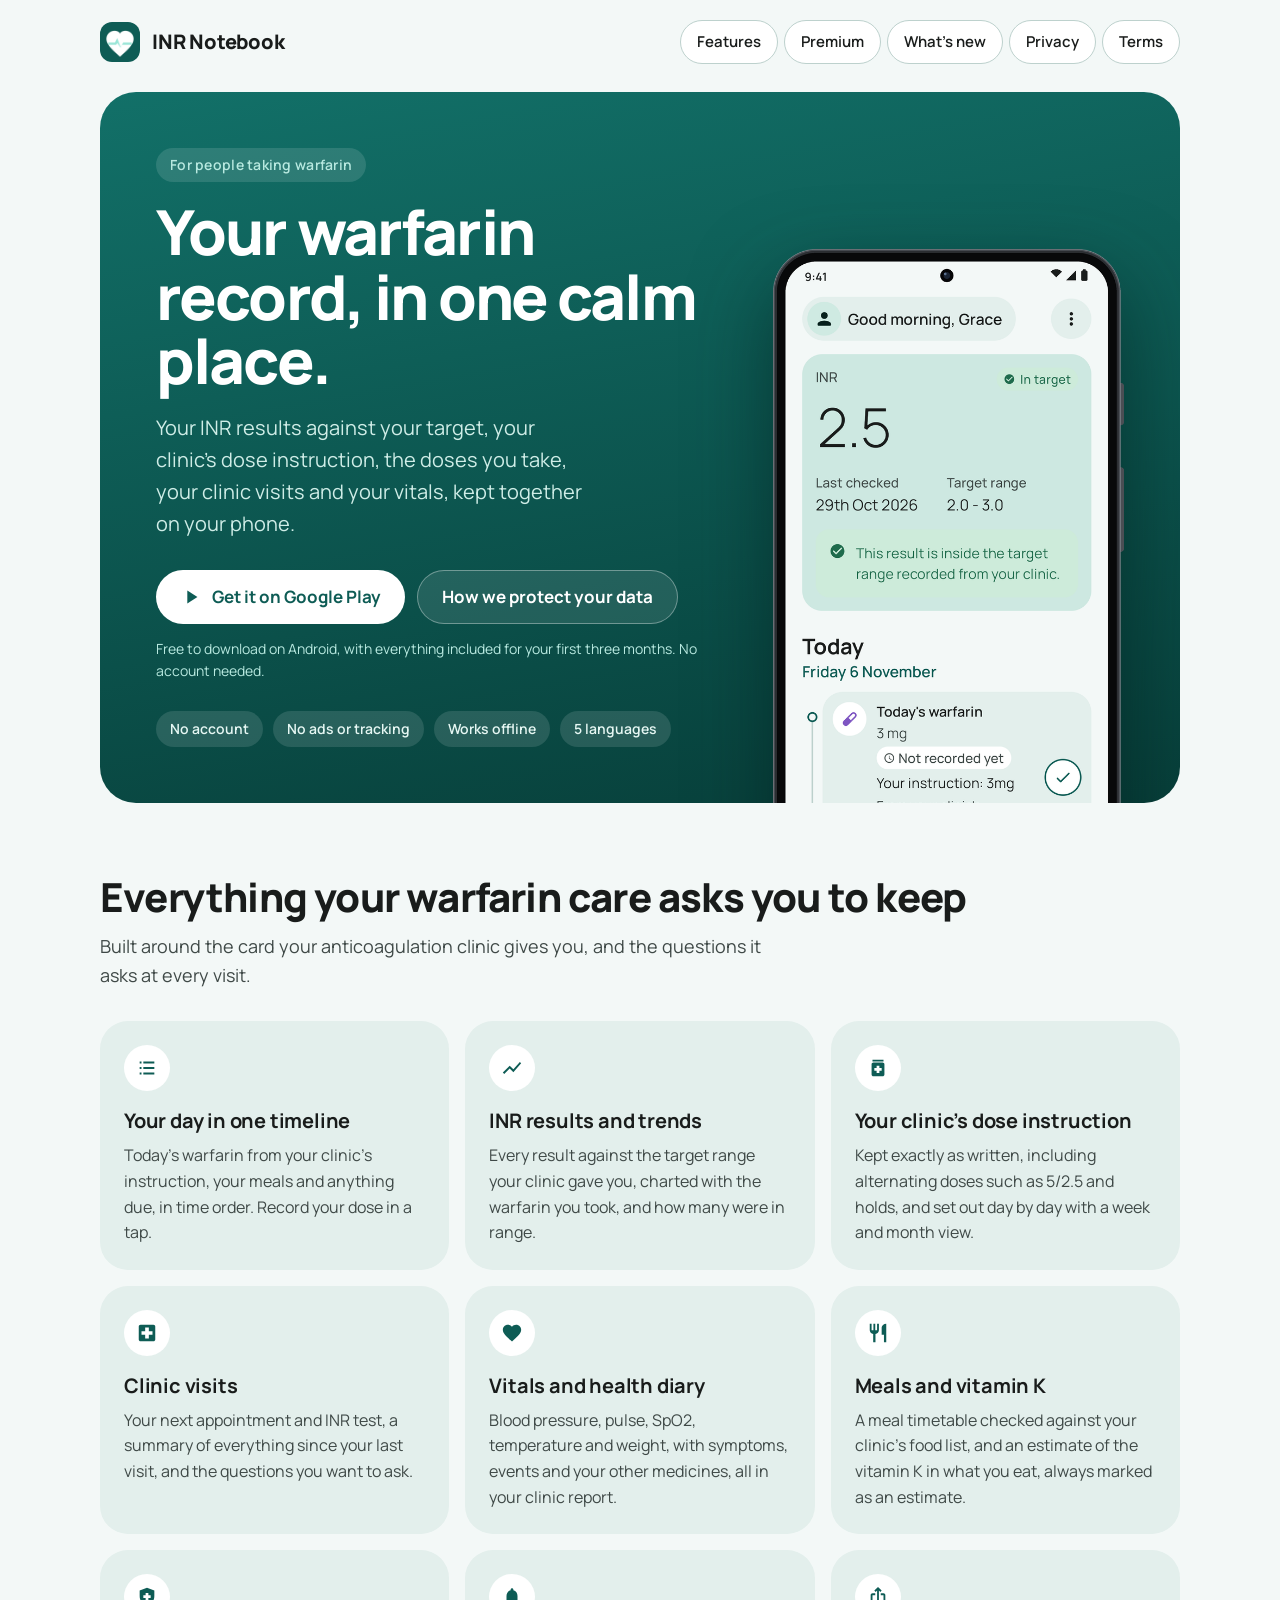
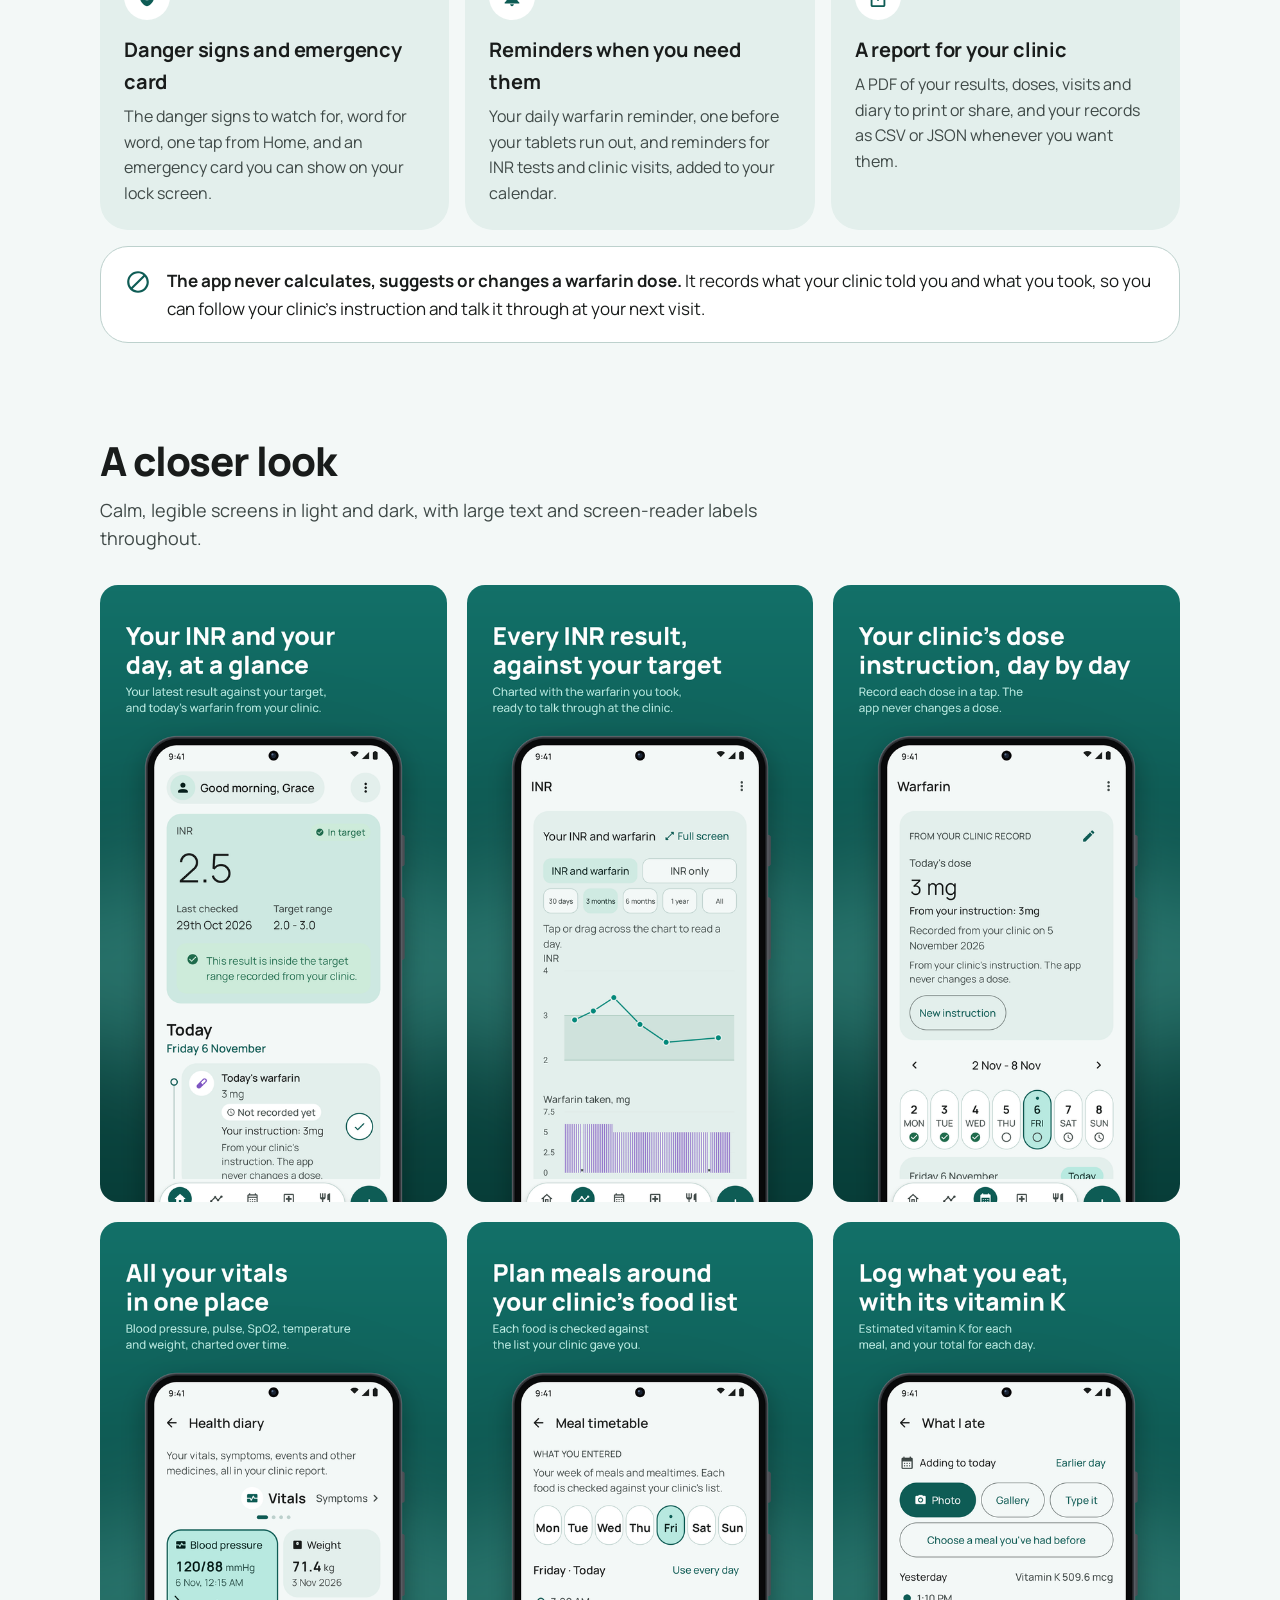
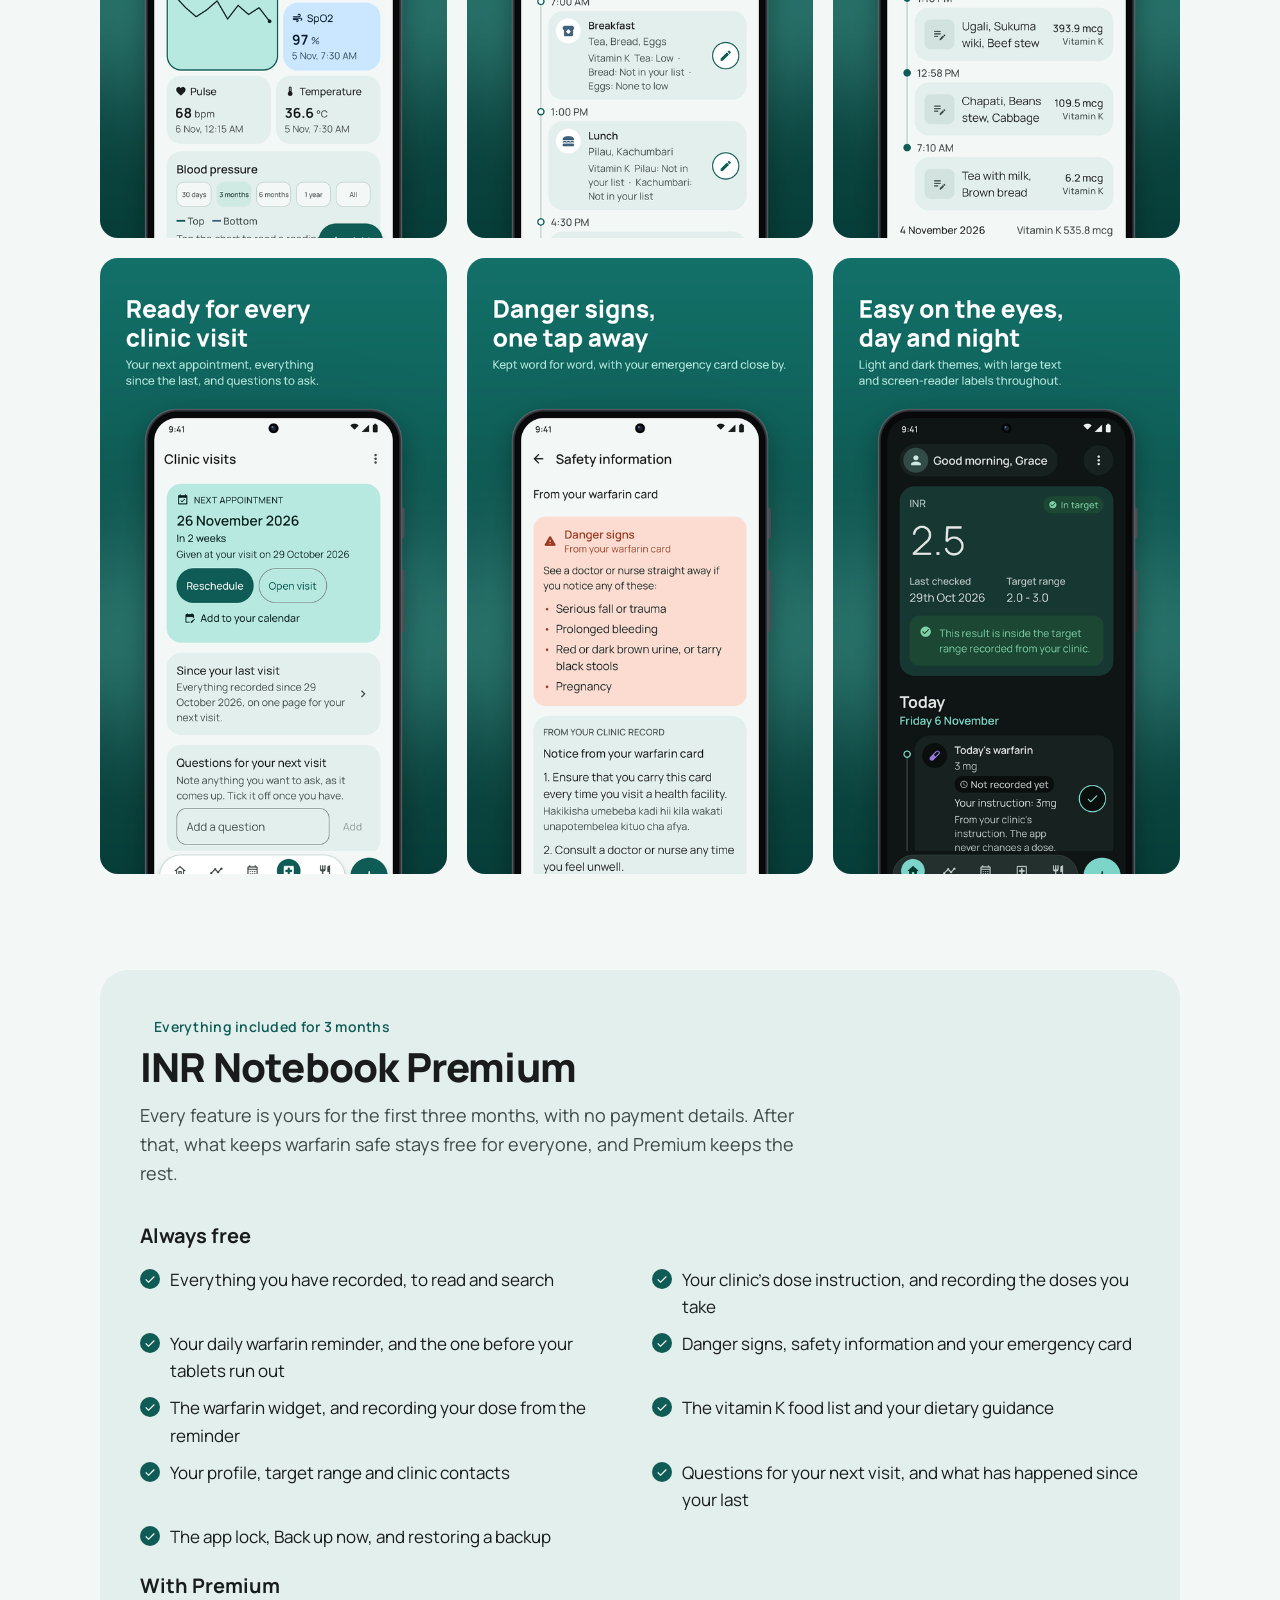
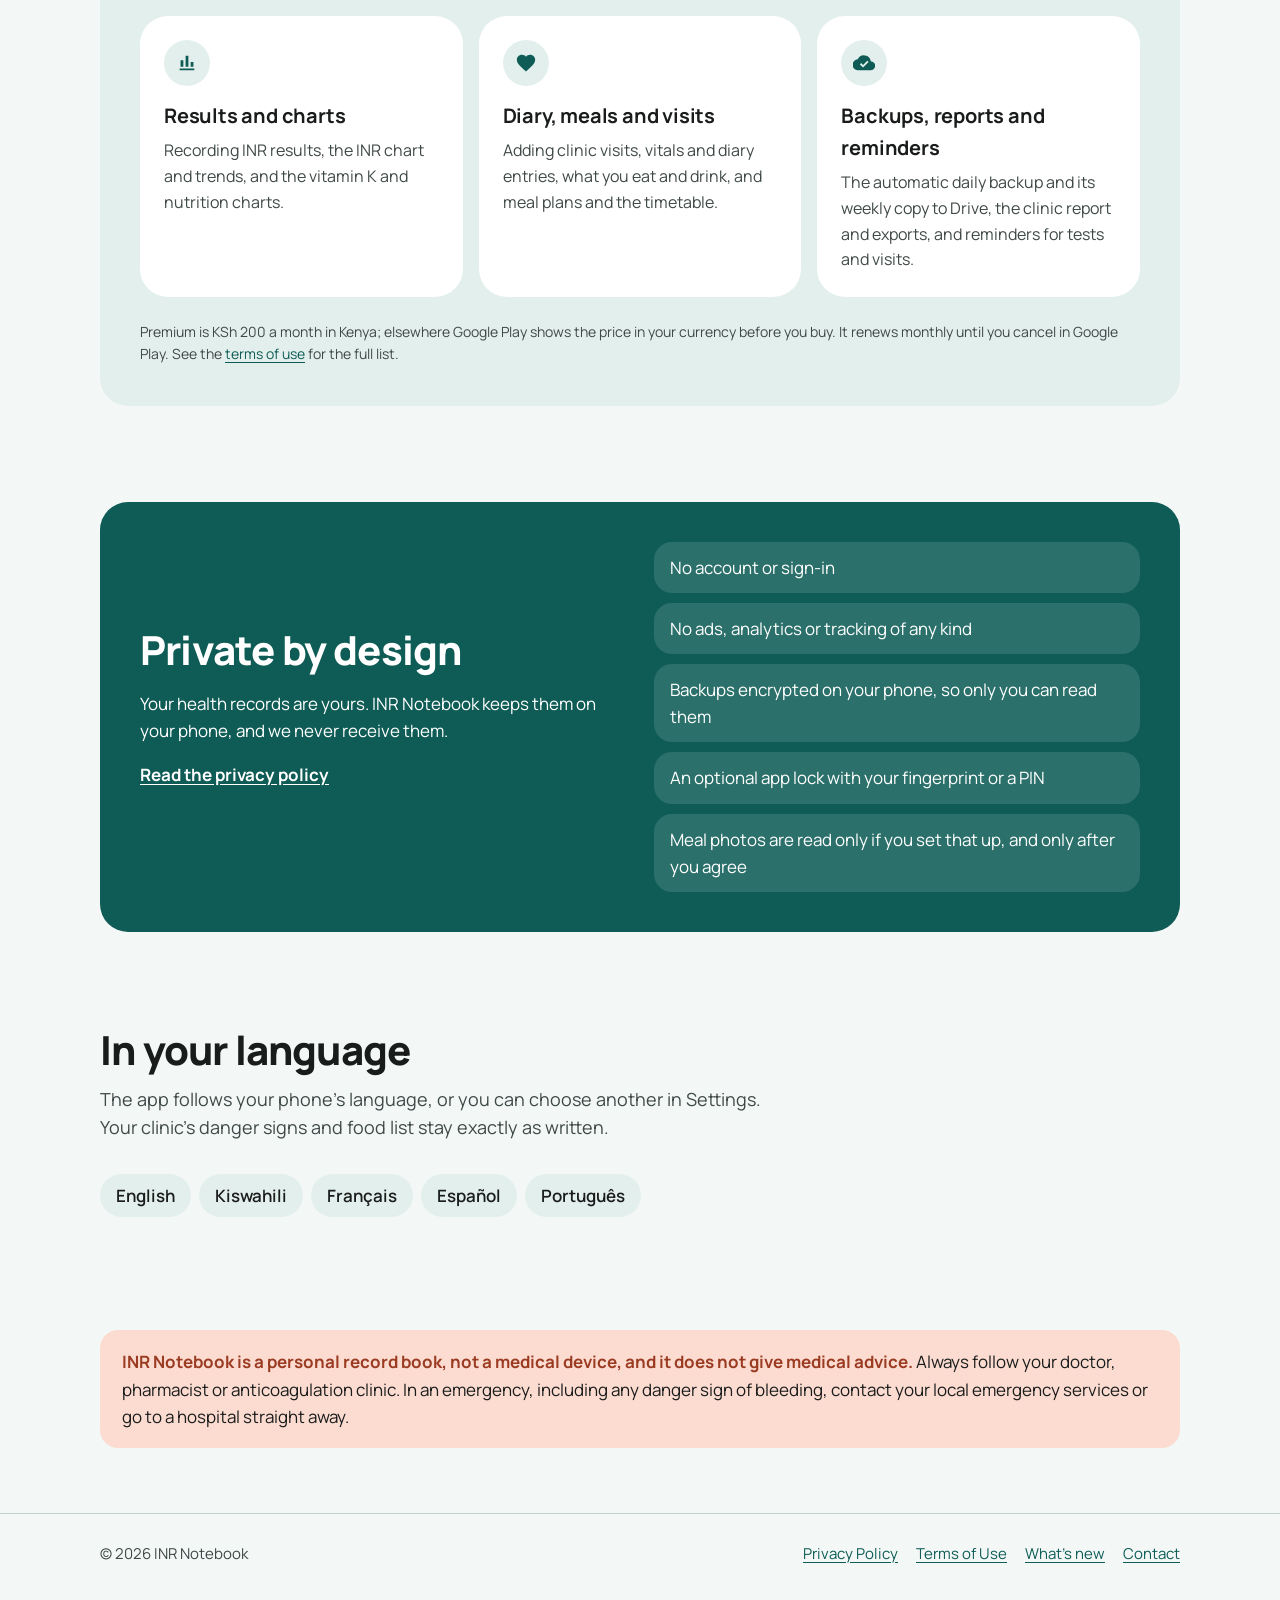
==== app/index.html @ b6150971 "Add the INR Notebook website under /app/, beside the privacy policy and terms" ====
<!doctype html>
<html lang="en">
<head>
  <meta charset="utf-8">
  <meta name="viewport" content="width=device-width, initial-scale=1">
  <title>INR Notebook · Warfarin record for Android</title>
  <meta name="description" content="INR Notebook keeps your INR results, your clinic's warfarin instruction, the doses you take, clinic visits and your vitals together on your phone. No account, no ads, no tracking.">
  <meta name="theme-color" content="#0E5C55">
  <meta property="og:type" content="website">
  <meta property="og:title" content="INR Notebook · Warfarin record for Android">
  <meta property="og:description" content="Your INR results, warfarin doses and clinic visits, in one calm place. Private by design.">
  <meta property="og:image" content="https://njerucyrus.github.io/inr-notebook-privacy/app/assets/img/social-card.png">
  <meta property="og:url" content="https://njerucyrus.github.io/inr-notebook-privacy/app/">
  <meta name="twitter:card" content="summary_large_image">
  <link rel="icon" type="image/png" href="assets/img/favicon.png">
  <link rel="apple-touch-icon" href="assets/img/apple-touch-icon.png">
  <link rel="stylesheet" href="assets/site.css">
</head>
<body>
  <a class="skip" href="#main">Skip to content</a>
  <header class="site-header">
    <div class="wrap">
      <a class="brand" href="./" aria-current="page"><img src="assets/img/apple-touch-icon.png" alt="">INR Notebook</a>
      <nav class="site-nav" aria-label="Site">
        <a href="#features">Features</a>
        <a href="#premium">Premium</a>
        <a href="whats-new.html">What’s new</a>
        <a href="../">Privacy</a>
        <a href="../terms.html">Terms</a>
      </nav>
    </div>
  </header>

  <main id="main">
    <section class="hero" aria-labelledby="hero-title">
      <div class="wrap">
        <div class="hero-panel">
          <div class="hero-copy">
            <span class="eyebrow">For people taking warfarin</span>
            <h1 id="hero-title">Your warfarin record, in one calm place.</h1>
            <p class="lead">
              Your INR results against your target, your clinic’s dose instruction, the doses you take, your clinic
              visits and your vitals, kept together on your phone.
            </p>
            <div class="actions">
              <a class="button primary" href="https://play.google.com/store/apps/details?id=com.inrnotebook.app">
                <svg viewBox="0 0 24 24" aria-hidden="true"><path d="M8 5v14l11-7z"/></svg>Get it on Google Play
              </a>
              <a class="button secondary" href="../">How we protect your data</a>
            </div>
            <p class="note">Free to download on Android, with everything included for your first three months. No account needed.</p>
            <ul class="facts" aria-label="At a glance">
              <li>No account</li>
              <li>No ads or tracking</li>
              <li>Works offline</li>
              <li>5 languages</li>
            </ul>
          </div>
          <img class="hero-shot" src="assets/img/hero.png" width="646" height="1295"
               alt="INR Notebook's Home screen: the latest INR, 2.5, marked in target against a range of 2.0 to 3.0, and the start of today's timeline with today's warfarin dose from the clinic's instruction.">
        </div>
      </div>
    </section>

    <section id="features" aria-labelledby="features-title">
      <div class="wrap">
        <h2 id="features-title">Everything your warfarin care asks you to keep</h2>
        <p class="section-lead">Built around the card your anticoagulation clinic gives you, and the questions it asks at every visit.</p>
        <div class="features">
          <article class="feature">
            <div class="icon"><svg viewBox="0 0 24 24" aria-hidden="true"><path d="M4 5h2v2H4V5Zm4 0h12v2H8V5ZM4 11h2v2H4v-2Zm4 0h12v2H8v-2Zm-4 6h2v2H4v-2Zm4 0h12v2H8v-2Z"/></svg></div>
            <h3>Your day in one timeline</h3>
            <p>Today’s warfarin from your clinic’s instruction, your meals and anything due, in time order. Record your dose in a tap.</p>
          </article>
          <article class="feature">
            <div class="icon"><svg viewBox="0 0 24 24" aria-hidden="true"><path d="M3.5 18.5 9.5 12.5l4 4L22 6.92 20.59 5.5l-7.09 7.97-4-4L2 16.99z"/></svg></div>
            <h3>INR results and trends</h3>
            <p>Every result against the target range your clinic gave you, charted with the warfarin you took, and how many were in range.</p>
          </article>
          <article class="feature">
            <div class="icon"><svg viewBox="0 0 24 24" aria-hidden="true"><path d="M6 3h12v2H6zm11 3H7c-1.1 0-2 .9-2 2v11c0 1.1.9 2 2 2h10c1.1 0 2-.9 2-2V8c0-1.1-.9-2-2-2zm-1 9h-2.5v2.5h-3V15H8v-3h2.5V9.5h3V12H16v3z"/></svg></div>
            <h3>Your clinic’s dose instruction</h3>
            <p>Kept exactly as written, including alternating doses such as 5/2.5 and holds, and set out day by day with a week and month view.</p>
          </article>
          <article class="feature">
            <div class="icon"><svg viewBox="0 0 24 24" aria-hidden="true"><path d="M19 3H5c-1.1 0-1.99.9-1.99 2L3 19c0 1.1.9 2 2 2h14c1.1 0 2-.9 2-2V5c0-1.1-.9-2-2-2zm-1 11h-4v4h-4v-4H6v-4h4V6h4v4h4v4z"/></svg></div>
            <h3>Clinic visits</h3>
            <p>Your next appointment and INR test, a summary of everything since your last visit, and the questions you want to ask.</p>
          </article>
          <article class="feature">
            <div class="icon"><svg viewBox="0 0 24 24" aria-hidden="true"><path d="M12 21.35l-1.45-1.32C5.4 15.36 2 12.28 2 8.5 2 5.42 4.42 3 7.5 3c1.74 0 3.41.81 4.5 2.09C13.09 3.81 14.76 3 16.5 3 19.58 3 22 5.42 22 8.5c0 3.78-3.4 6.86-8.55 11.54L12 21.35z"/></svg></div>
            <h3>Vitals and health diary</h3>
            <p>Blood pressure, pulse, SpO2, temperature and weight, with symptoms, events and your other medicines, all in your clinic report.</p>
          </article>
          <article class="feature">
            <div class="icon"><svg viewBox="0 0 24 24" aria-hidden="true"><path d="M11 9H9V2H7v7H5V2H3v7c0 2.12 1.66 3.84 3.75 3.97V22h2.5v-9.03C11.34 12.84 13 11.12 13 9V2h-2v7zm5-3v8h2.5v8H21V2c-2.76 0-5 2.24-5 4z"/></svg></div>
            <h3>Meals and vitamin K</h3>
            <p>A meal timetable checked against your clinic’s food list, and an estimate of the vitamin K in what you eat, always marked as an estimate.</p>
          </article>
          <article class="feature">
            <div class="icon"><svg viewBox="0 0 24 24" aria-hidden="true"><path d="M10.5 13H8v-3h2.5V7.5h3V10H16v3h-2.5v2.5h-3V13zM12 2 4 5v6.09c0 5.05 3.41 9.76 8 10.91 4.59-1.15 8-5.86 8-10.91V5l-8-3z"/></svg></div>
            <h3>Danger signs and emergency card</h3>
            <p>The danger signs to watch for, word for word, one tap from Home, and an emergency card you can show on your lock screen.</p>
          </article>
          <article class="feature">
            <div class="icon"><svg viewBox="0 0 24 24" aria-hidden="true"><path d="M12 22c1.1 0 2-.9 2-2h-4c0 1.1.89 2 2 2zm6-6v-5c0-3.07-1.64-5.64-4.5-6.32V4c0-.83-.67-1.5-1.5-1.5s-1.5.67-1.5 1.5v.68C7.63 5.36 6 7.92 6 11v5l-2 2v1h16v-1l-2-2z"/></svg></div>
            <h3>Reminders when you need them</h3>
            <p>Your daily warfarin reminder, one before your tablets run out, and reminders for INR tests and clinic visits, added to your calendar.</p>
          </article>
          <article class="feature">
            <div class="icon"><svg viewBox="0 0 24 24" aria-hidden="true"><path d="M16 5l-1.42 1.42-1.59-1.59V16h-1.98V4.83L9.42 6.42 8 5l4-4 4 4zm4 5v11c0 1.1-.9 2-2 2H6c-1.11 0-2-.9-2-2V10c0-1.11.89-2 2-2h3v2H6v11h12V10h-3V8h3c1.1 0 2 .89 2 2z"/></svg></div>
            <h3>A report for your clinic</h3>
            <p>A PDF of your results, doses, visits and diary to print or share, and your records as CSV or JSON whenever you want them.</p>
          </article>
        </div>
        <div class="never">
          <svg viewBox="0 0 24 24" aria-hidden="true"><path d="M12 2C6.48 2 2 6.48 2 12s4.48 10 10 10 10-4.48 10-10S17.52 2 12 2zM4 12c0-4.42 3.58-8 8-8 1.85 0 3.55.63 4.9 1.69L5.69 16.9A7.902 7.902 0 0 1 4 12zm8 8c-1.85 0-3.55-.63-4.9-1.69L18.31 7.1A7.902 7.902 0 0 1 20 12c0 4.42-3.58 8-8 8z"/></svg>
          <p><strong>The app never calculates, suggests or changes a warfarin dose.</strong> It records what your clinic told you and what you took, so you can follow your clinic’s instruction and talk it through at your next visit.</p>
        </div>
      </div>
    </section>

    <section aria-labelledby="screens-title">
      <div class="wrap">
        <h2 id="screens-title">A closer look</h2>
        <p class="section-lead">Calm, legible screens in light and dark, with large text and screen-reader labels throughout.</p>
        <div class="gallery">
          <figure><img src="assets/img/01-home.png" width="540" height="960" loading="lazy" alt="Your INR and your day, at a glance: the Home screen."></figure>
          <figure><img src="assets/img/02-inr.png" width="540" height="960" loading="lazy" alt="Every INR result, against your target: the INR chart with the warfarin taken."></figure>
          <figure><img src="assets/img/03-warfarin.png" width="540" height="960" loading="lazy" alt="Your clinic's dose instruction, day by day: today's dose and the week."></figure>
          <figure><img src="assets/img/04-vitals.png" width="540" height="960" loading="lazy" alt="All your vitals in one place: blood pressure, weight, SpO2, pulse and temperature."></figure>
          <figure><img src="assets/img/05-meal-timetable.png" width="540" height="960" loading="lazy" alt="Plan meals around your clinic's food list: the meal timetable."></figure>
          <figure><img src="assets/img/06-what-i-ate.png" width="540" height="960" loading="lazy" alt="Log what you eat, with its estimated vitamin K: the food log."></figure>
          <figure><img src="assets/img/07-clinic.png" width="540" height="960" loading="lazy" alt="Ready for every clinic visit: the next appointment and questions to ask."></figure>
          <figure><img src="assets/img/08-safety.png" width="540" height="960" loading="lazy" alt="Danger signs, one tap away: the safety screen."></figure>
          <figure><img src="assets/img/09-dark.png" width="540" height="960" loading="lazy" alt="Easy on the eyes, day and night: the Home screen in the dark theme."></figure>
        </div>
      </div>
    </section>

    <section id="premium" aria-labelledby="premium-title">
      <div class="wrap">
        <div class="premium-panel">
          <span class="eyebrow">Everything included for 3 months</span>
          <h2 id="premium-title">INR Notebook Premium</h2>
          <p class="section-lead">Every feature is yours for the first three months, with no payment details. After that, what keeps warfarin safe stays free for everyone, and Premium keeps the rest.</p>
          <h3 class="sub">Always free</h3>
          <ul class="free-list">
            <li>Everything you have recorded, to read and search</li>
            <li>Your clinic’s dose instruction, and recording the doses you take</li>
            <li>Your daily warfarin reminder, and the one before your tablets run out</li>
            <li>Danger signs, safety information and your emergency card</li>
            <li>The warfarin widget, and recording your dose from the reminder</li>
            <li>The vitamin K food list and your dietary guidance</li>
            <li>Your profile, target range and clinic contacts</li>
            <li>Questions for your next visit, and what has happened since your last</li>
            <li>The app lock, Back up now, and restoring a backup</li>
          </ul>
          <h3 class="sub">With Premium</h3>
          <div class="features">
            <article class="feature">
              <div class="icon"><svg viewBox="0 0 24 24" aria-hidden="true"><path d="M4 20h16v-2H4v2Zm1-4h3V9H5v7Zm5.5 0h3V4h-3v12Zm5.5 0h3v-5h-3v5Z"/></svg></div>
              <h3>Results and charts</h3>
              <p>Recording INR results, the INR chart and trends, and the vitamin K and nutrition charts.</p>
            </article>
            <article class="feature">
              <div class="icon"><svg viewBox="0 0 24 24" aria-hidden="true"><path d="M12 21.35l-1.45-1.32C5.4 15.36 2 12.28 2 8.5 2 5.42 4.42 3 7.5 3c1.74 0 3.41.81 4.5 2.09C13.09 3.81 14.76 3 16.5 3 19.58 3 22 5.42 22 8.5c0 3.78-3.4 6.86-8.55 11.54L12 21.35z"/></svg></div>
              <h3>Diary, meals and visits</h3>
              <p>Adding clinic visits, vitals and diary entries, what you eat and drink, and meal plans and the timetable.</p>
            </article>
            <article class="feature">
              <div class="icon"><svg viewBox="0 0 24 24" aria-hidden="true"><path d="M19.4 10A7.5 7.5 0 0 0 5.2 8 6 6 0 0 0 6 20h13a5 5 0 0 0 .4-10ZM11 17l-3.5-3.5 1.4-1.4L11 14.2l4.6-4.6 1.4 1.4L11 17Z"/></svg></div>
              <h3>Backups, reports and reminders</h3>
              <p>The automatic daily backup and its weekly copy to Drive, the clinic report and exports, and reminders for tests and visits.</p>
            </article>
          </div>
          <p class="note">
            Premium is KSh 200 a month in Kenya; elsewhere Google Play shows the price in your currency before you buy.
            It renews monthly until you cancel in Google Play. See the <a href="../terms.html">terms of use</a> for the full list.
          </p>
        </div>
      </div>
    </section>

    <section aria-labelledby="privacy-title">
      <div class="wrap">
        <div class="promise">
          <div>
            <h2 id="privacy-title">Private by design</h2>
            <p>Your health records are yours. INR Notebook keeps them on your phone, and we never receive them.</p>
            <p><a href="../">Read the privacy policy</a></p>
          </div>
          <ul>
            <li>No account or sign-in</li>
            <li>No ads, analytics or tracking of any kind</li>
            <li>Backups encrypted on your phone, so only you can read them</li>
            <li>An optional app lock with your fingerprint or a PIN</li>
            <li>Meal photos are read only if you set that up, and only after you agree</li>
          </ul>
        </div>
      </div>
    </section>

    <section aria-labelledby="languages-title">
      <div class="wrap">
        <h2 id="languages-title">In your language</h2>
        <p class="section-lead">The app follows your phone’s language, or you can choose another in Settings. Your clinic’s danger signs and food list stay exactly as written.</p>
        <ul class="languages">
          <li lang="en">English</li>
          <li lang="sw">Kiswahili</li>
          <li lang="fr">Français</li>
          <li lang="es">Español</li>
          <li lang="pt">Português</li>
        </ul>
      </div>
    </section>

    <section>
      <div class="wrap">
        <p class="callout">
          <strong>INR Notebook is a personal record book, not a medical device, and it does not give medical advice.</strong>
          Always follow your doctor, pharmacist or anticoagulation clinic. In an emergency, including any danger sign of
          bleeding, contact your local emergency services or go to a hospital straight away.
        </p>
      </div>
    </section>
  </main>

  <footer class="site-footer">
    <div class="wrap">
      <span>© 2026 INR Notebook</span>
      <nav aria-label="Legal">
        <a href="../">Privacy Policy</a>
        <a href="../terms.html">Terms of Use</a>
        <a href="whats-new.html">What’s new</a>
        <a href="mailto:coolnjeru@gmail.com">Contact</a>
      </nav>
    </div>
  </footer>
</body>
</html>
---- app/assets/site.css ----
/* INR Notebook website: the app's own teal and mint, and its typeface, Manrope.
   Self-hosted, so the page makes no requests to anyone else. */
@font-face {
  font-family: "Manrope";
  src: url("fonts/manrope.ttf") format("truetype");
  font-weight: 200 800;
  font-display: swap;
}

:root {
  --bg: #F3F8F7;
  --card: #E3EFEC;
  --card-strong: #CDE8E1;
  --raised: #FFFFFF;
  --primary: #0E5C55;
  --primary-strong: #0E5C55;
  --primary-soft: #B8E9E0;
  --on-primary: #FFFFFF;
  --text: #191C1B;
  --muted: #3F4947;
  --outline: #BDD1CD;
  --coral-soft: #FCDCD1;
  --coral-strong: #9A3B22;
  --hero-from: #127068;
  --hero-to: #073E39;
  --radius: 28px;
  --radius-sm: 18px;
  --max: 1120px;
  --prose: 72ch;
  color-scheme: light dark;
}

@media (prefers-color-scheme: dark) {
  :root {
    --bg: #0E1514;
    --card: #172220;
    --card-strong: #1D2C29;
    --raised: #23302E;
    --primary: #7CD5C8;
    --primary-strong: #98F2E4;
    --primary-soft: #1E4A44;
    --on-primary: #00382F;
    --text: #E0E3E1;
    --muted: #BEC9C6;
    --outline: #33423F;
    --coral-soft: #3E2620;
    --coral-strong: #FFB4A0;
    --hero-from: #0F4F49;
    --hero-to: #062824;
  }
}

* { box-sizing: border-box; }
html { -webkit-text-size-adjust: 100%; text-size-adjust: 100%; scroll-behavior: smooth; }
body {
  margin: 0;
  background: var(--bg);
  color: var(--text);
  font-family: "Manrope", system-ui, -apple-system, "Segoe UI", Roboto, sans-serif;
  font-size: 17px;
  line-height: 1.6;
}
img { max-width: 100%; }
a { color: var(--primary-strong); text-underline-offset: 3px; }
a:hover { text-decoration-thickness: 2px; }
:focus-visible { outline: 3px solid var(--primary); outline-offset: 3px; border-radius: 6px; }

.wrap { max-width: var(--max); margin: 0 auto; padding: 0 20px; }
.skip { position: absolute; left: -999px; }
.skip:focus { left: 16px; top: 12px; background: var(--raised); padding: 8px 14px; border-radius: 999px; z-index: 2; }

/* Header */
.site-header { padding: 20px 0; }
.site-header .wrap { display: flex; align-items: center; justify-content: space-between; gap: 16px; flex-wrap: wrap; }
.brand { display: inline-flex; align-items: center; gap: 12px; color: var(--text); text-decoration: none; font-weight: 800; font-size: 20px; letter-spacing: -0.01em; }
.brand img { width: 40px; height: 40px; border-radius: 12px; }
.site-nav { display: flex; gap: 6px; flex-wrap: wrap; }
.site-nav a {
  color: var(--text); text-decoration: none; font-weight: 600; font-size: 15px;
  padding: 9px 16px; border-radius: 999px; border: 1px solid var(--outline); background: var(--raised);
}
.site-nav a[aria-current="page"] { background: var(--primary-soft); border-color: var(--primary-soft); }

/* Hero: the brand's teal, as on the store screenshots */
.hero { padding: 8px 0 24px; }
.hero-panel {
  background: linear-gradient(170deg, var(--hero-from), var(--hero-to));
  color: #FFFFFF; border-radius: 36px; padding: 56px 56px 0; overflow: hidden;
  display: grid; grid-template-columns: minmax(0, 1.25fr) minmax(0, 0.75fr); gap: 32px; align-items: end;
}
.hero-copy { padding-bottom: 56px; align-self: center; }
.eyebrow {
  display: inline-block; font-weight: 600; font-size: 14px; letter-spacing: 0.02em;
  color: var(--primary-strong); background: var(--card); padding: 6px 14px; border-radius: 999px;
}
.hero .eyebrow { color: #B8E9E0; background: rgba(255, 255, 255, 0.12); }
h1 { font-size: clamp(38px, 5.6vw, 62px); line-height: 1.04; letter-spacing: -0.03em; margin: 18px 0 18px; font-weight: 800; }
.lead { font-size: 20px; color: #CFEDE7; margin: 0 0 30px; max-width: 36ch; }
.actions { display: flex; gap: 12px; flex-wrap: wrap; }
.button {
  display: inline-flex; align-items: center; gap: 10px; min-height: 54px; padding: 0 24px;
  border-radius: 999px; font-weight: 700; text-decoration: none; font-size: 17px;
}
.button svg { width: 22px; height: 22px; fill: currentColor; }
.hero .button.primary { background: #FFFFFF; color: #0E5C55; }
.hero .button.secondary { background: rgba(255, 255, 255, 0.1); color: #FFFFFF; border: 1px solid rgba(255, 255, 255, 0.35); }
.hero .note { color: #B8E9E0; }
.note { font-size: 14px; color: var(--muted); margin-top: 14px; }
.hero-shot {
  justify-self: center; width: min(380px, 100%); height: auto; display: block;
  margin-bottom: -150px; filter: drop-shadow(0 30px 40px rgba(2, 30, 27, 0.55));
}
.facts { display: flex; gap: 10px; flex-wrap: wrap; margin: 28px 0 0; padding: 0; list-style: none; }
.facts li { font-size: 14px; font-weight: 600; padding: 7px 14px; border-radius: 999px; background: rgba(255, 255, 255, 0.12); color: #E6F7F3; }

/* Sections */
section { padding: 48px 0; }
h2 { font-size: clamp(28px, 4vw, 40px); line-height: 1.12; margin: 0 0 12px; font-weight: 800; letter-spacing: -0.02em; }
.section-lead { color: var(--muted); max-width: 62ch; margin: 0 0 32px; font-size: 18px; }

.features { display: grid; grid-template-columns: repeat(3, 1fr); gap: 16px; }
.feature { background: var(--card); border-radius: var(--radius); padding: 24px; }
.feature .icon {
  width: 46px; height: 46px; border-radius: 50%; background: var(--raised);
  display: grid; place-items: center; margin-bottom: 14px;
}
.feature .icon svg { width: 22px; height: 22px; fill: var(--primary-strong); }
.feature h3 { margin: 0 0 6px; font-size: 20px; font-weight: 700; letter-spacing: -0.01em; }
.feature p { margin: 0; color: var(--muted); font-size: 16px; }

.never { margin-top: 16px; background: var(--raised); border: 1px solid var(--outline); border-radius: var(--radius); padding: 20px 24px; display: flex; gap: 16px; align-items: flex-start; }
.never svg { flex: none; width: 26px; height: 26px; fill: var(--primary-strong); margin-top: 2px; }
.never p { margin: 0; }

/* Premium */
.premium-panel { background: var(--card); border-radius: var(--radius); padding: 40px; }
.premium-panel .features { margin: 8px 0 24px; }
.premium-panel .feature { background: var(--raised); }
.premium-panel .feature .icon { background: var(--card); }
.free-list { display: grid; grid-template-columns: repeat(2, 1fr); gap: 10px 24px; margin: 0 0 20px; padding: 0; list-style: none; }
.free-list li { display: flex; gap: 10px; align-items: flex-start; }
.free-list li::before {
  content: ""; flex: none; width: 20px; height: 20px; margin-top: 3px; border-radius: 50%;
  background: var(--primary-strong) url("data:image/svg+xml,%3Csvg xmlns='http://www.w3.org/2000/svg' viewBox='0 0 24 24'%3E%3Cpath fill='white' d='M9.5 16.2 5.3 12l-1.4 1.4 5.6 5.6L20.1 8.4 18.7 7z'/%3E%3C/svg%3E") center / 14px no-repeat;
}
@media (prefers-color-scheme: dark) {
  .free-list li::before {
    background-image: url("data:image/svg+xml,%3Csvg xmlns='http://www.w3.org/2000/svg' viewBox='0 0 24 24'%3E%3Cpath fill='%2300382F' d='M9.5 16.2 5.3 12l-1.4 1.4 5.6 5.6L20.1 8.4 18.7 7z'/%3E%3C/svg%3E");
  }
}
.premium-panel h3.sub { font-size: 20px; margin: 8px 0 14px; }
.premium-panel .note { margin: 0; }

/* Gallery: the store screenshots, side by side, scrolling sideways on a phone */
.gallery { display: grid; grid-template-columns: repeat(3, 1fr); gap: 20px; }
.gallery figure { margin: 0; }
.gallery img { width: 100%; height: auto; border-radius: var(--radius-sm); display: block; }

/* Privacy promise */
.promise { background: var(--primary); color: var(--on-primary); border-radius: var(--radius); padding: 40px; display: grid; grid-template-columns: 1fr 1fr; gap: 28px; align-items: center; }
.promise h2 { color: inherit; }
.promise ul { margin: 0; padding: 0; list-style: none; display: grid; gap: 10px; }
.promise li { padding: 12px 16px; border-radius: var(--radius-sm); background: rgba(255, 255, 255, 0.12); }
.promise a { color: inherit; font-weight: 700; }

.languages { display: flex; gap: 8px; flex-wrap: wrap; margin: 0; padding: 0; list-style: none; }
.languages li { padding: 8px 16px; border-radius: 999px; background: var(--card); font-weight: 600; }

.callout { background: var(--coral-soft); border-radius: var(--radius-sm); padding: 18px 22px; }
.callout strong { color: var(--coral-strong); }

/* What's new */
.doc { max-width: var(--prose); margin: 0 auto; padding: 8px 20px 64px; }
.doc h1 { font-size: clamp(34px, 5vw, 48px); margin-top: 8px; }
.doc .meta { color: var(--muted); margin: 0 0 28px; }
.release { background: var(--card); border-radius: var(--radius); padding: 24px 28px; margin: 0 0 16px; }
.release h2 { font-size: 24px; margin: 0 0 4px; }
.release .meta { margin: 0 0 12px; font-size: 15px; }
.release ul { margin: 0; padding-left: 22px; }
.release li { margin: 6px 0; }

/* Footer */
.site-footer { border-top: 1px solid var(--outline); padding: 28px 0 40px; color: var(--muted); font-size: 15px; }
.site-footer .wrap { display: flex; justify-content: space-between; gap: 16px; flex-wrap: wrap; }
.site-footer nav { display: flex; gap: 18px; flex-wrap: wrap; }

@media (max-width: 900px) {
  .hero-panel { grid-template-columns: 1fr; padding: 40px 28px 0; }
  .hero-copy { padding-bottom: 8px; }
  .hero-shot { width: min(320px, 82%); margin-bottom: -120px; }
  .promise { grid-template-columns: 1fr; }
  .features { grid-template-columns: 1fr 1fr; }
  .gallery { grid-template-columns: repeat(9, minmax(220px, 1fr)); overflow-x: auto; scroll-snap-type: x mandatory; padding-bottom: 8px; }
  .gallery figure { scroll-snap-align: start; }
}

@media (max-width: 560px) {
  body { font-size: 16px; }
  .wrap { padding: 0 16px; }
  .hero-panel { border-radius: 28px; padding: 32px 20px 0; }
  .lead { font-size: 18px; }
  .features, .free-list { grid-template-columns: 1fr; }
  .promise, .premium-panel { padding: 24px; }
  .site-nav a { padding: 8px 12px; }
}

@media (prefers-reduced-motion: reduce) { html { scroll-behavior: auto; } }
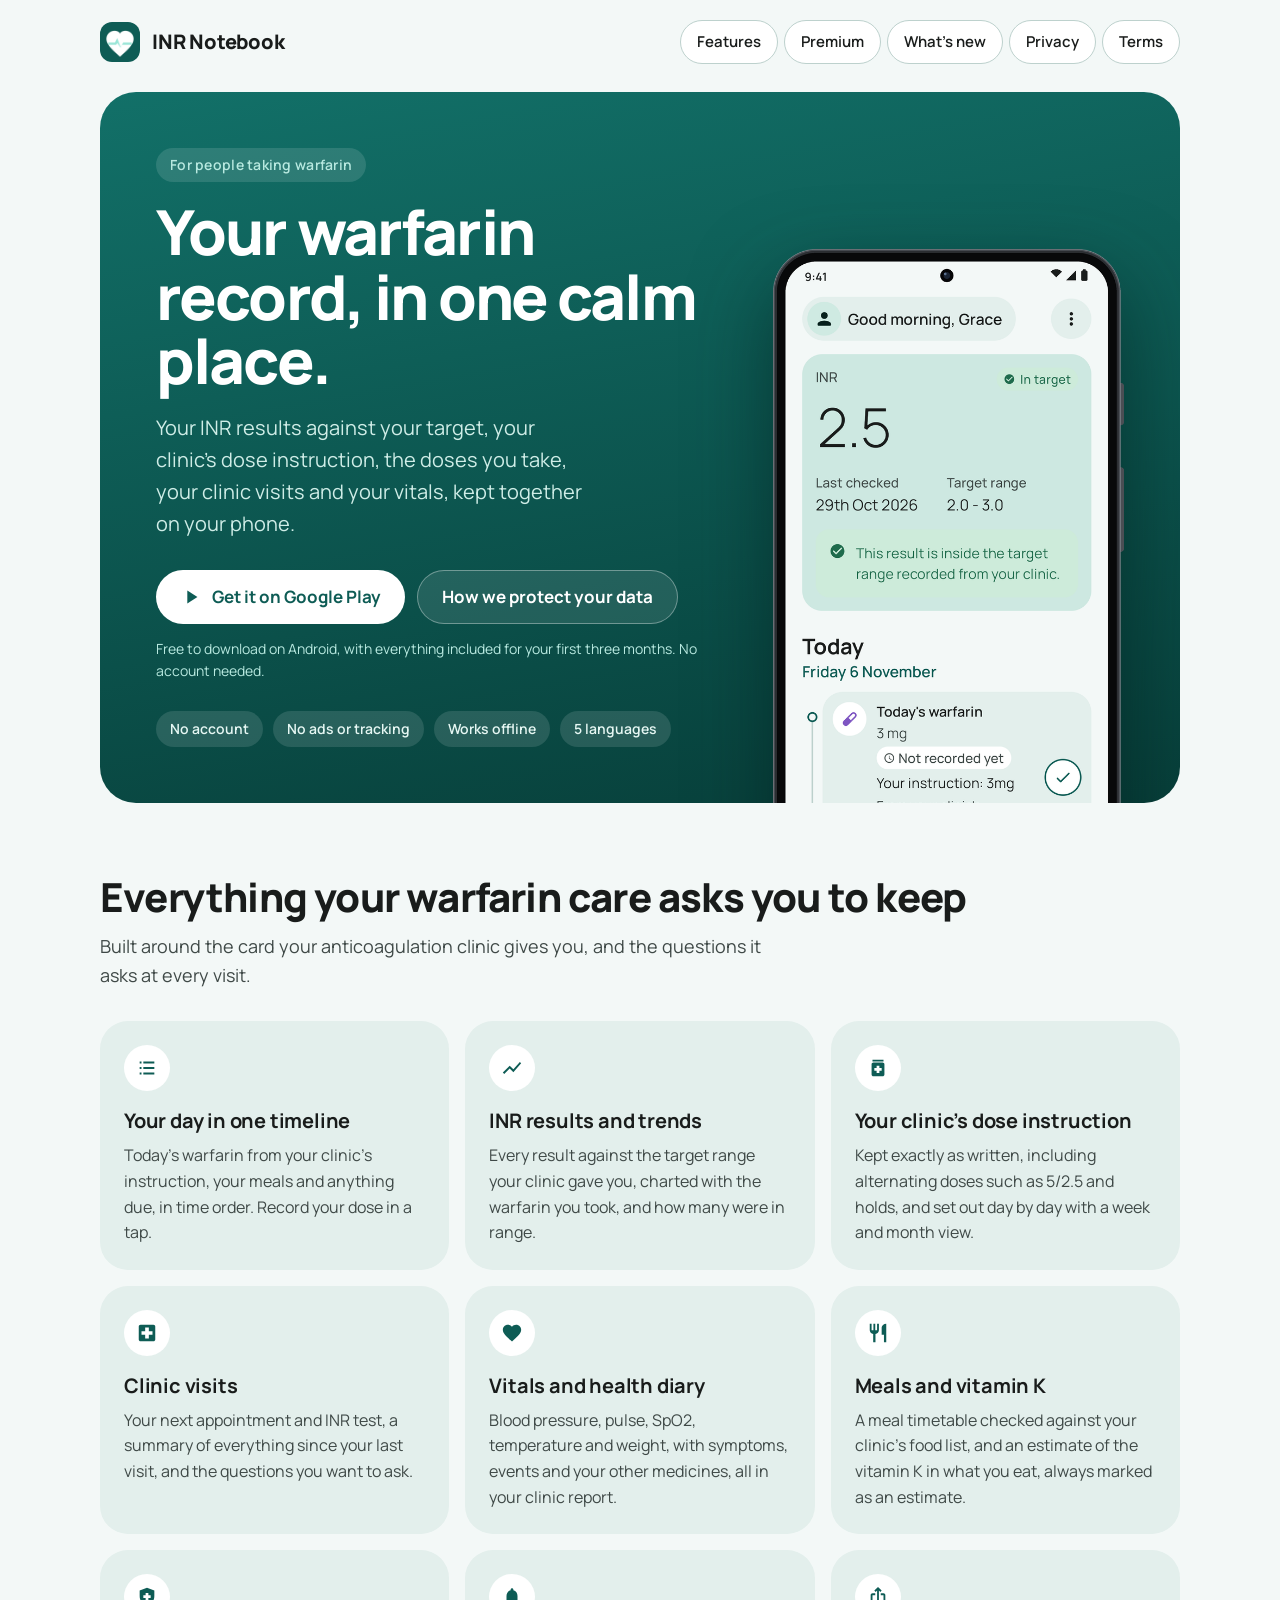
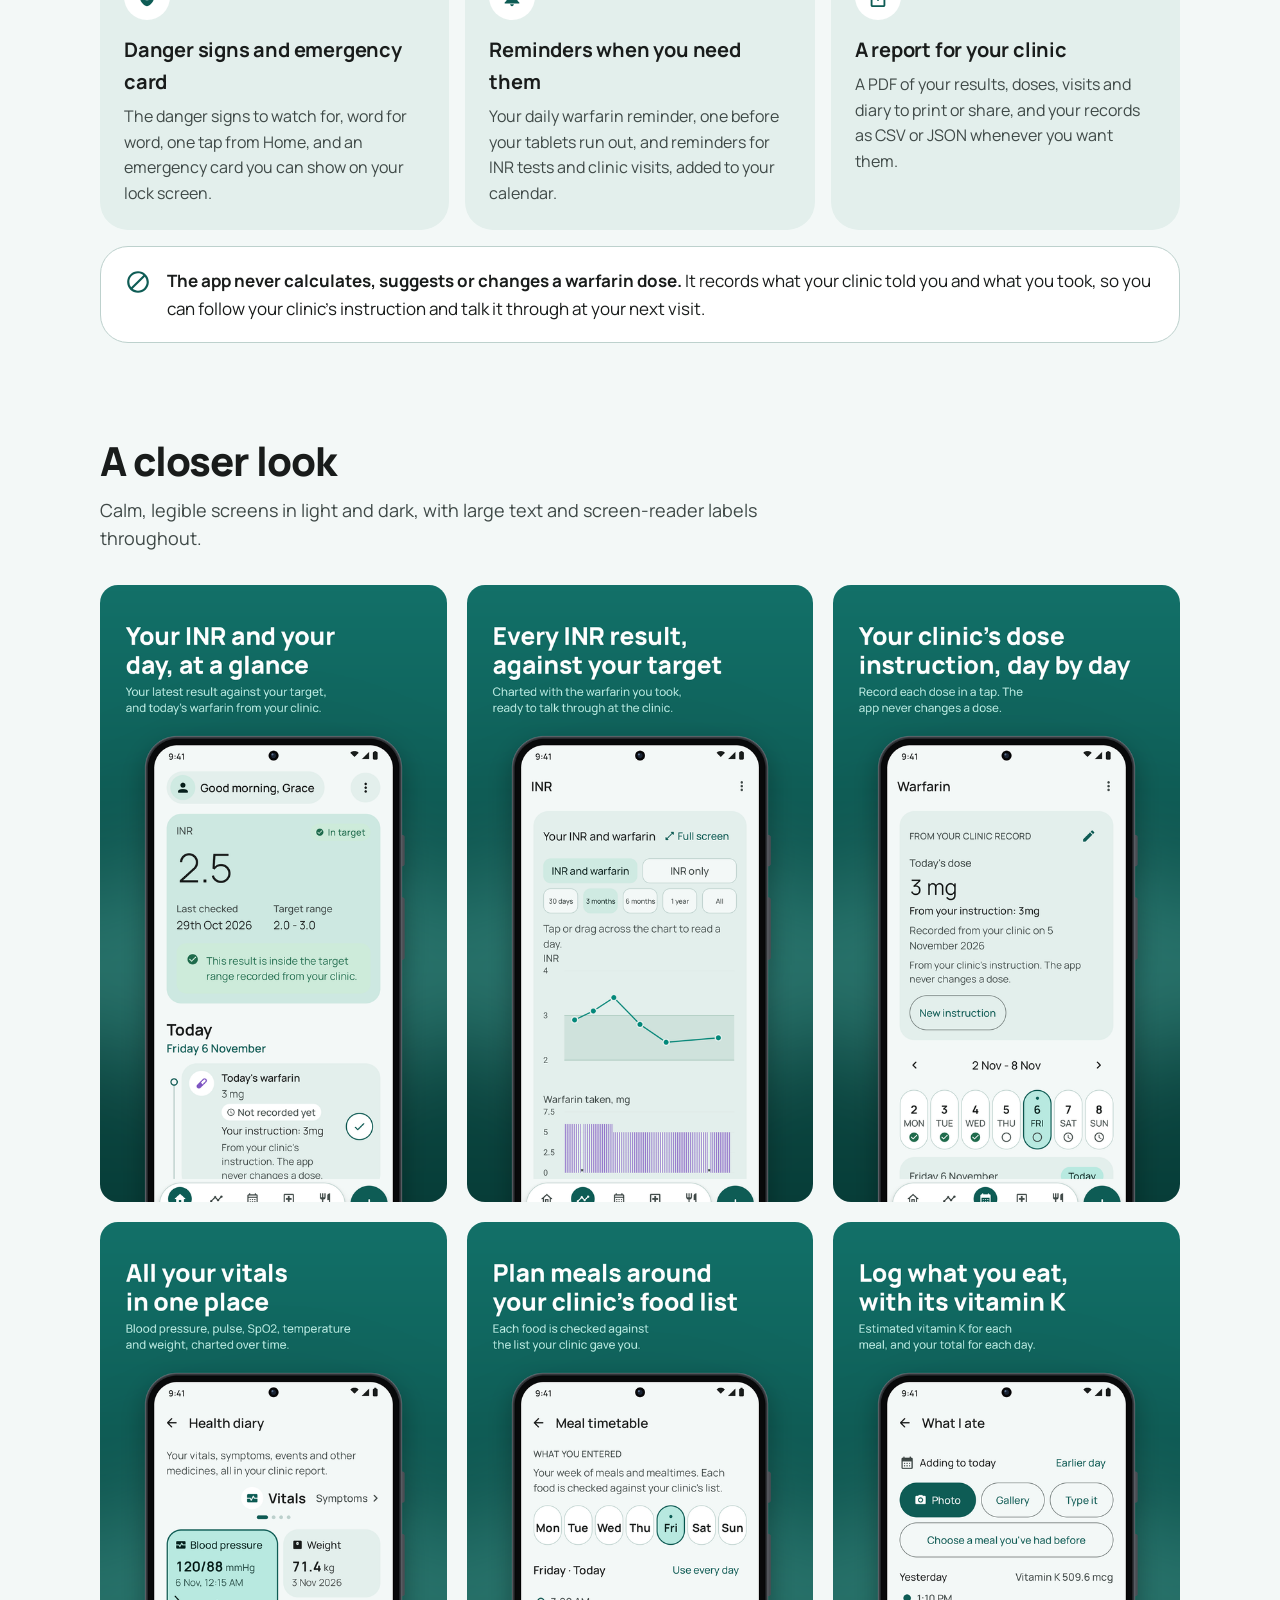
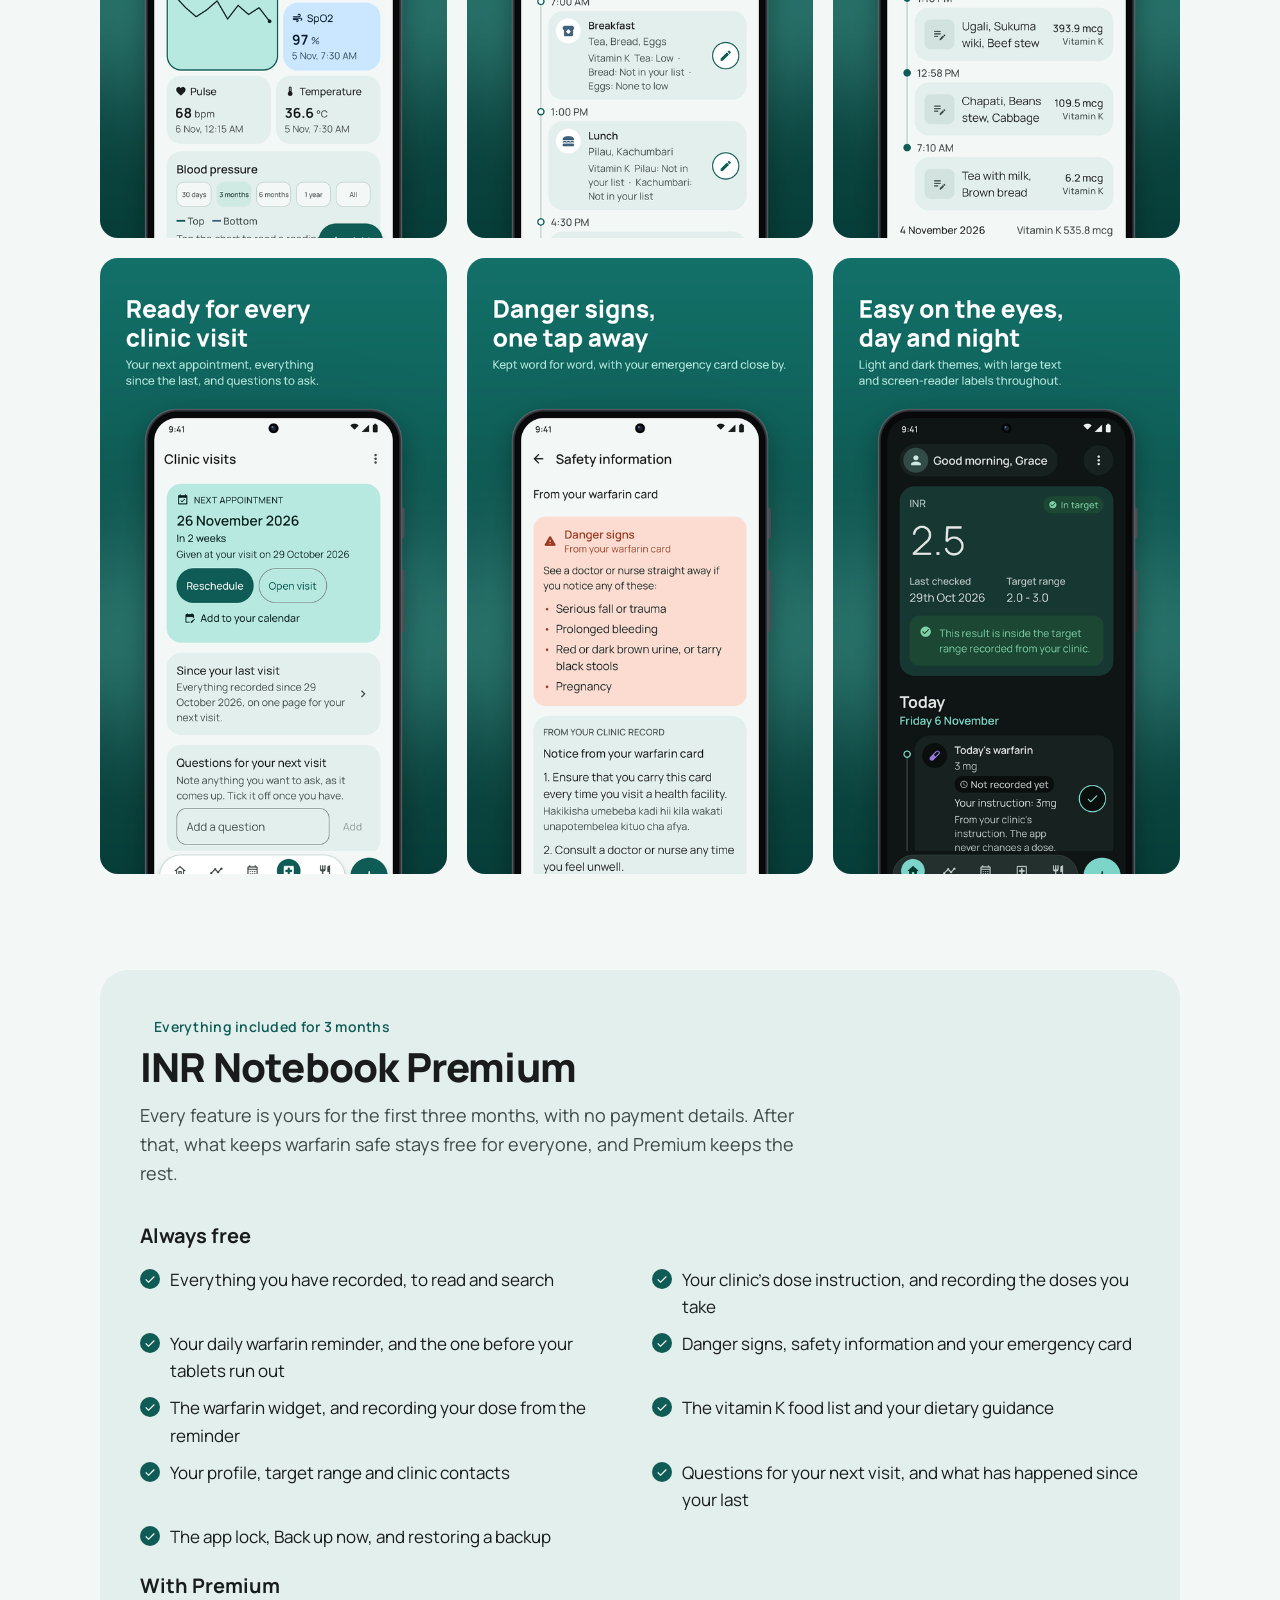
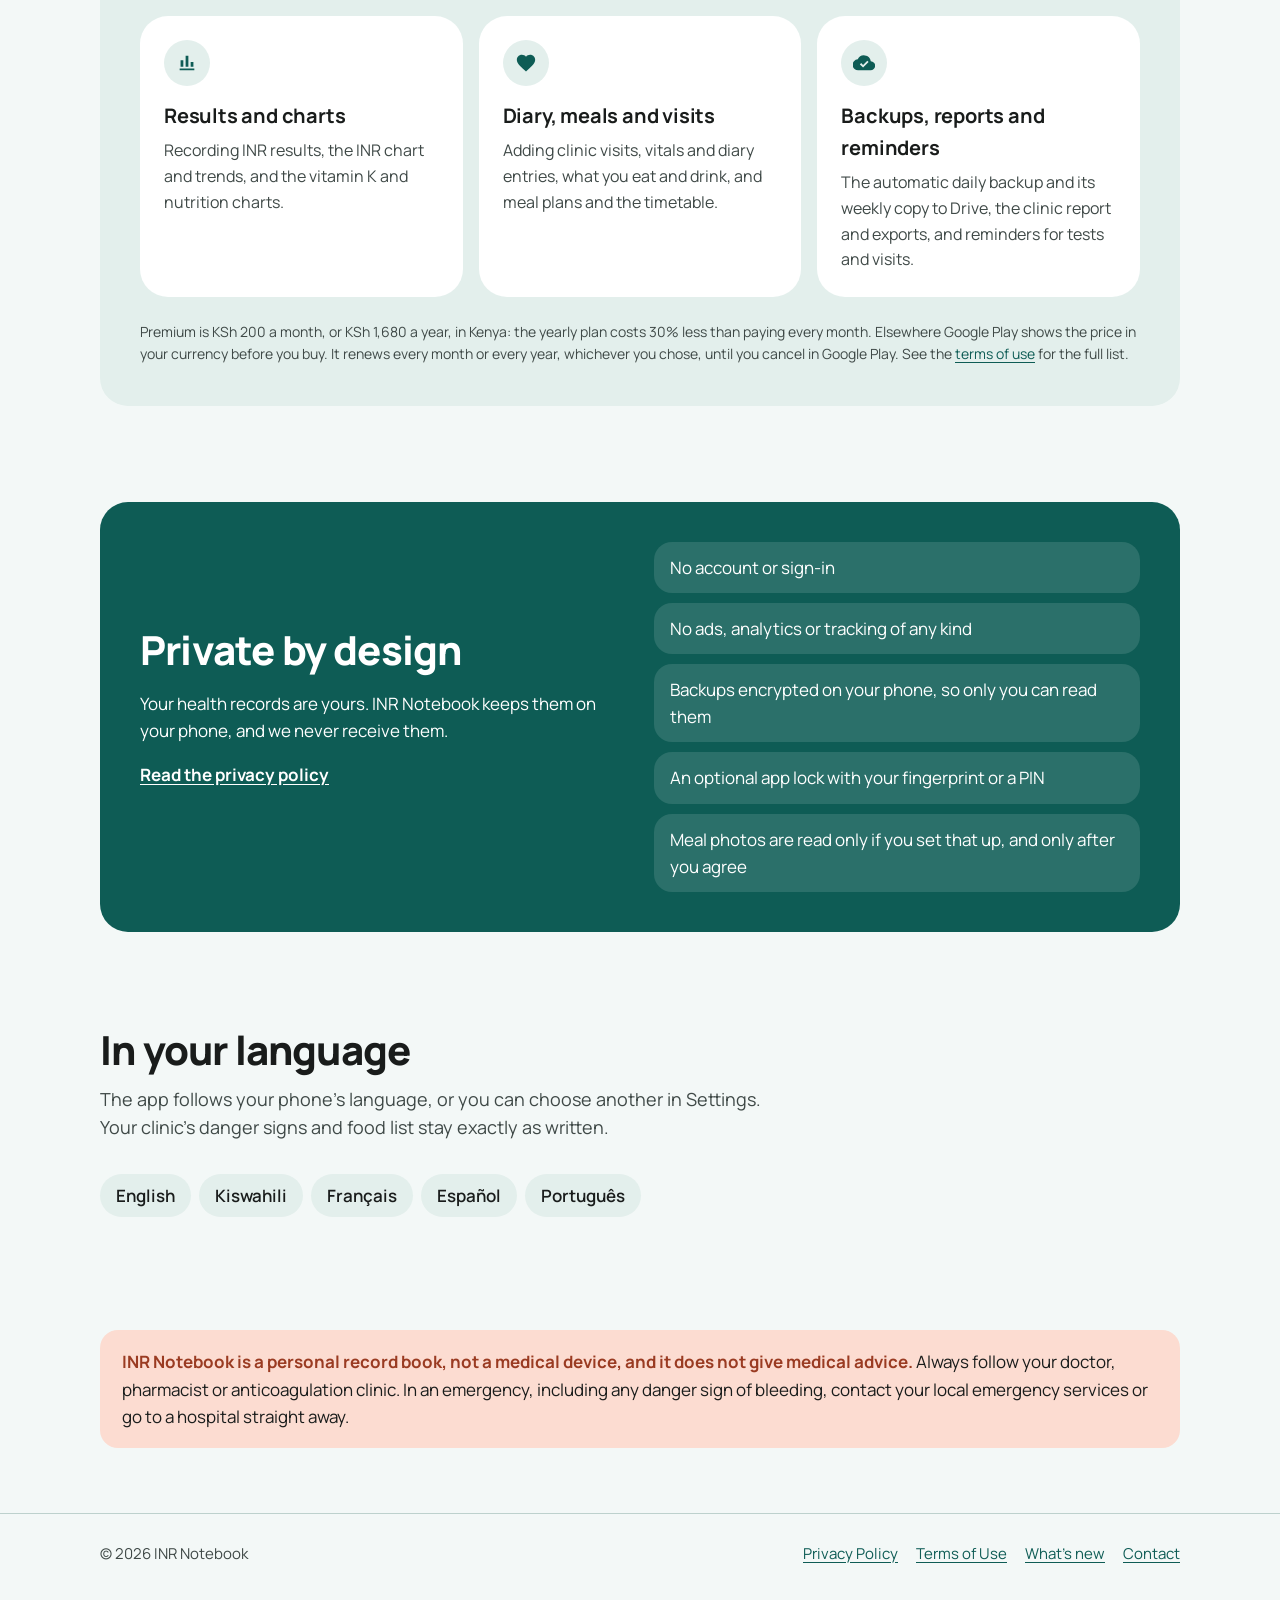
==== commit e6a49915: "Add the yearly plan to the terms and the app's website, dated 7 November KSh 1,680 a year beside KSh" ====
--- a/app/index.html
+++ b/app/index.html
@@ -175,8 +175,9 @@
             </article>
           </div>
           <p class="note">
-            Premium is KSh 200 a month in Kenya; elsewhere Google Play shows the price in your currency before you buy.
-            It renews monthly until you cancel in Google Play. See the <a href="../terms.html">terms of use</a> for the full list.
+            Premium is KSh 200 a month, or KSh 1,680 a year, in Kenya: the yearly plan costs 30% less than paying every month.
+            Elsewhere Google Play shows the price in your currency before you buy.
+            It renews every month or every year, whichever you chose, until you cancel in Google Play. See the <a href="../terms.html">terms of use</a> for the full list.
           </p>
         </div>
       </div>
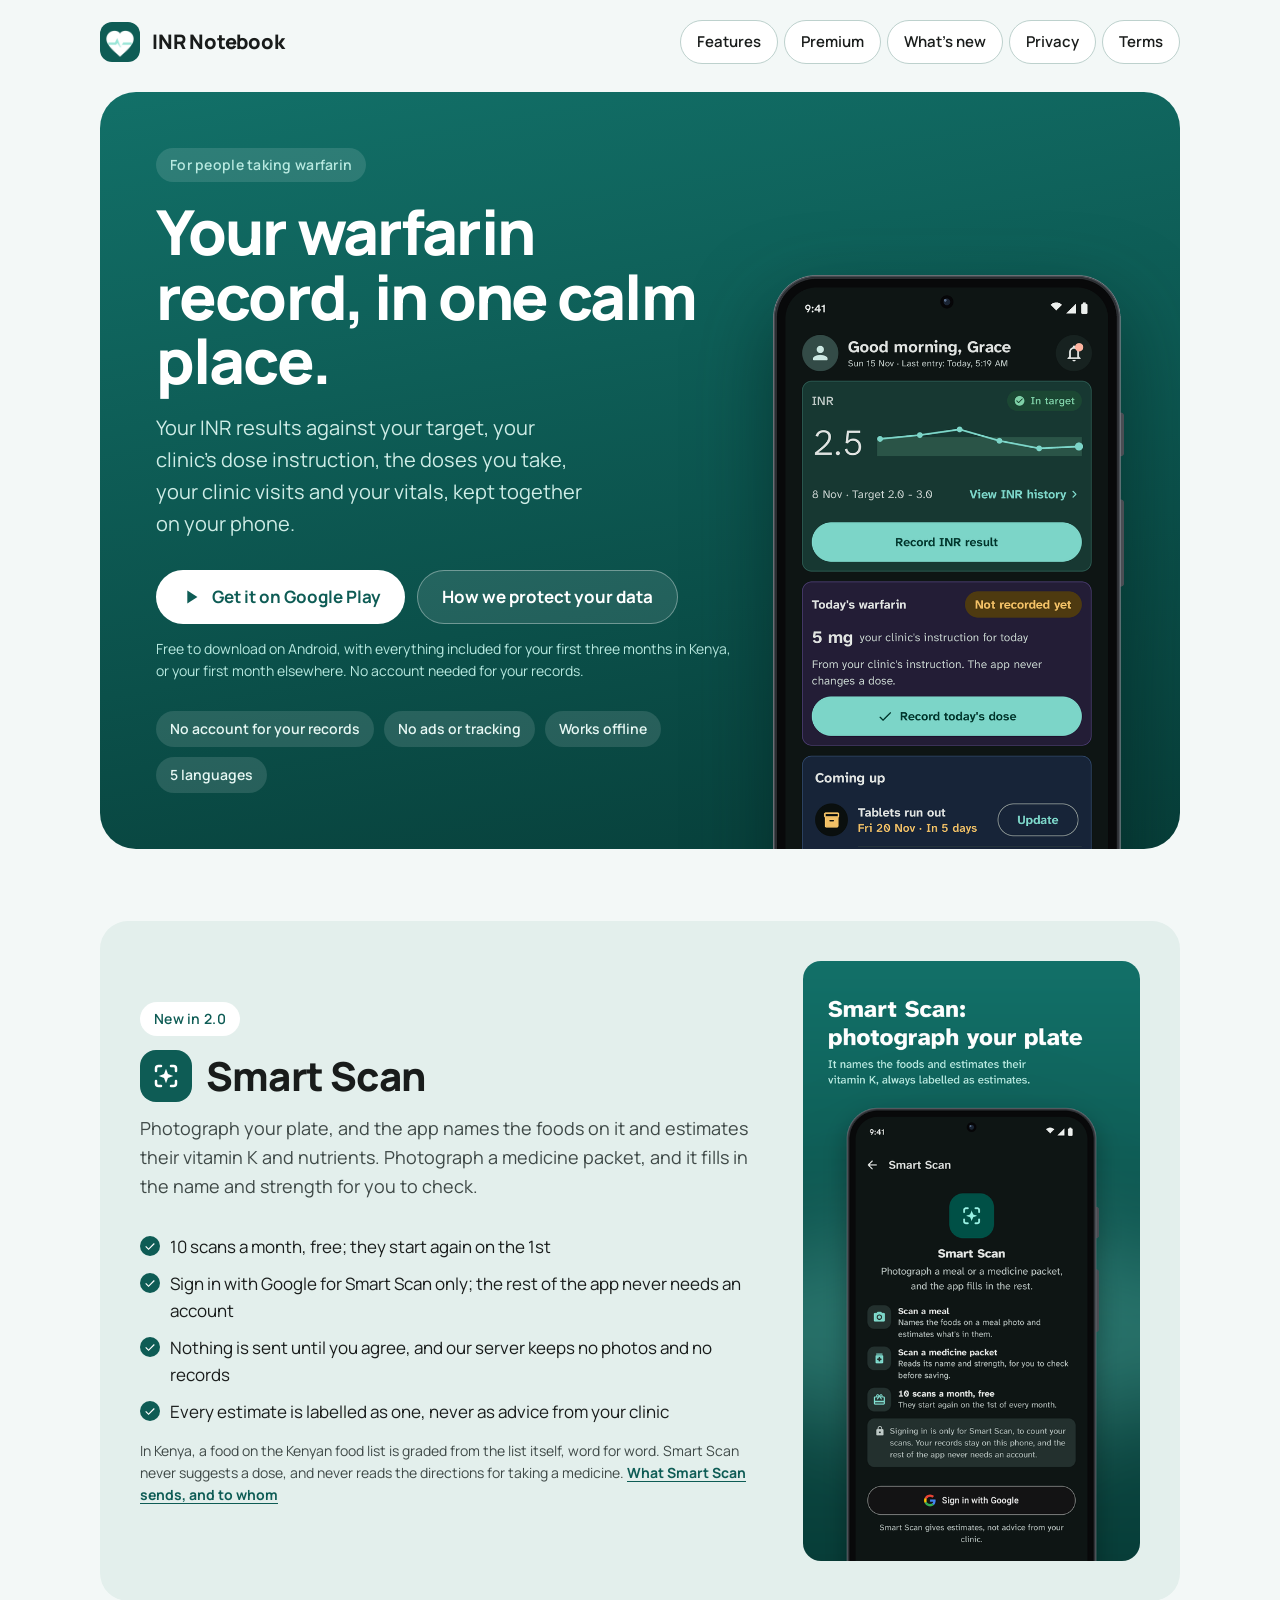
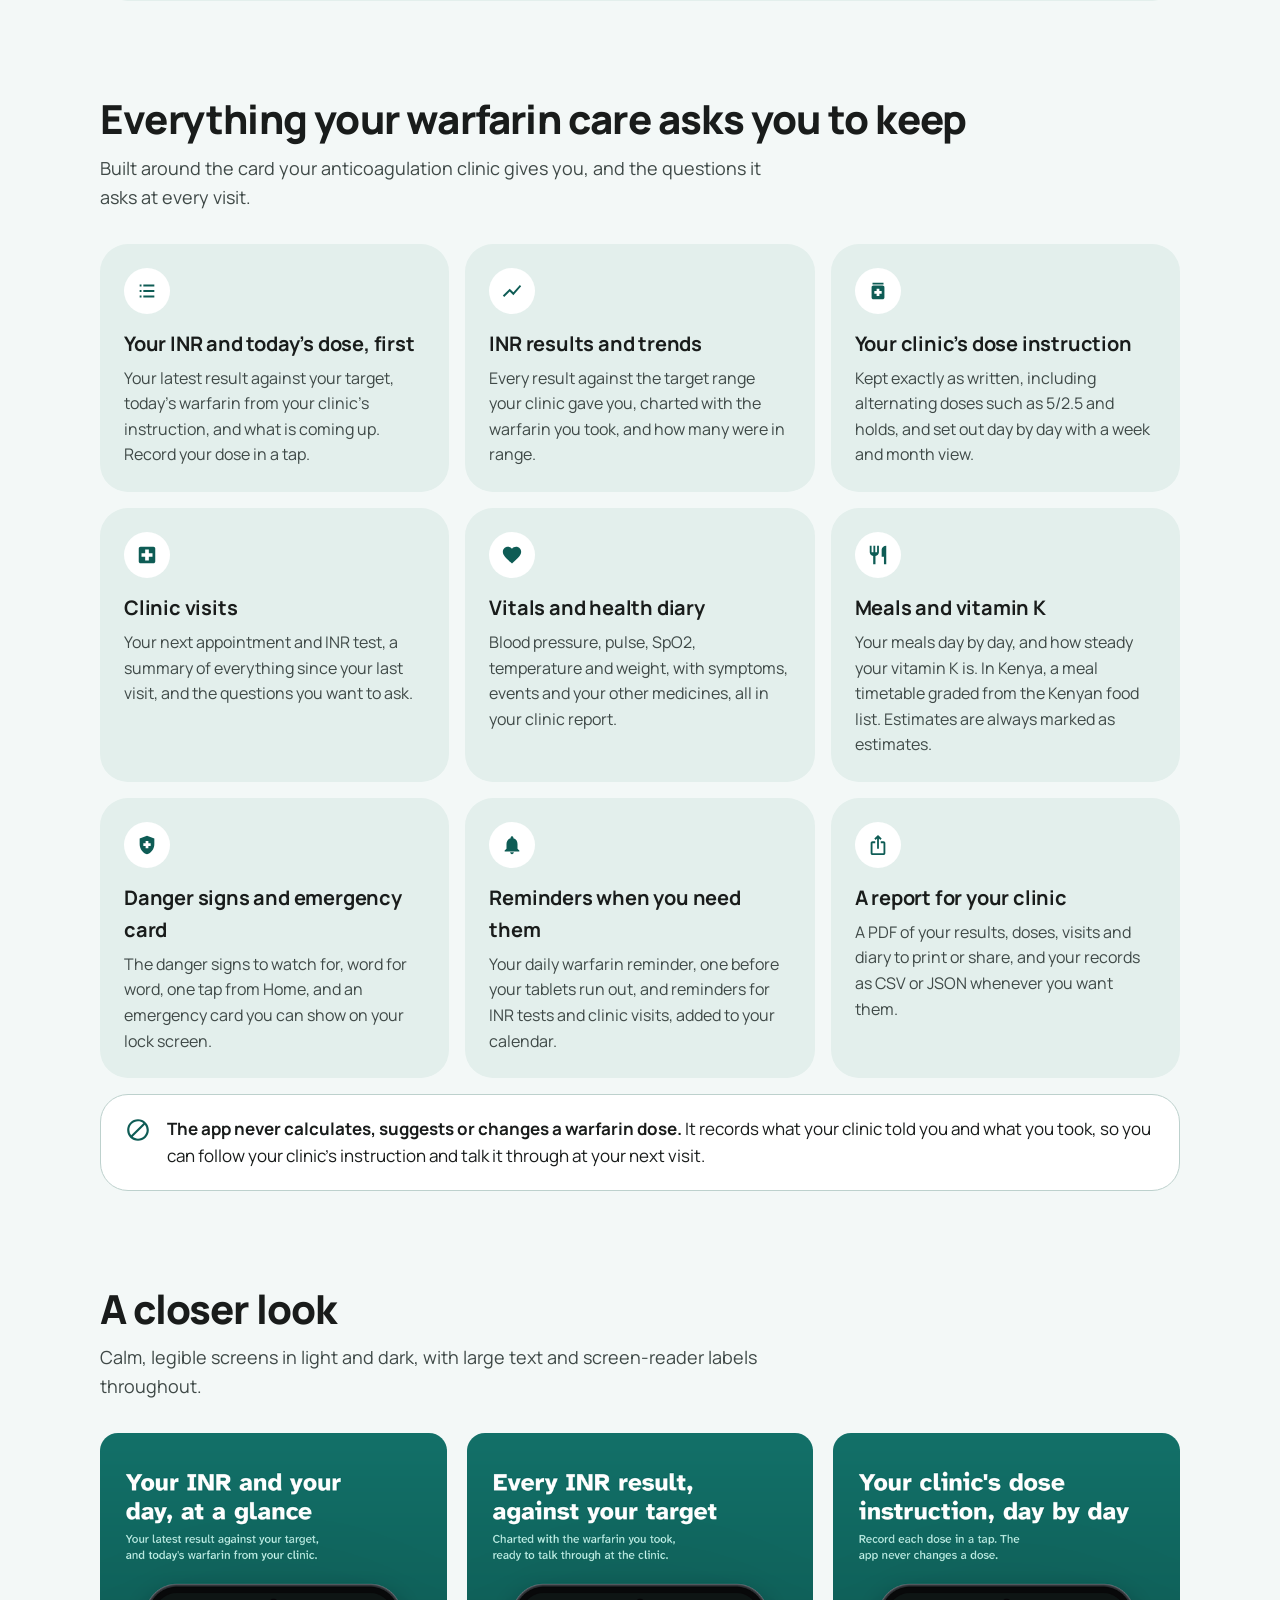
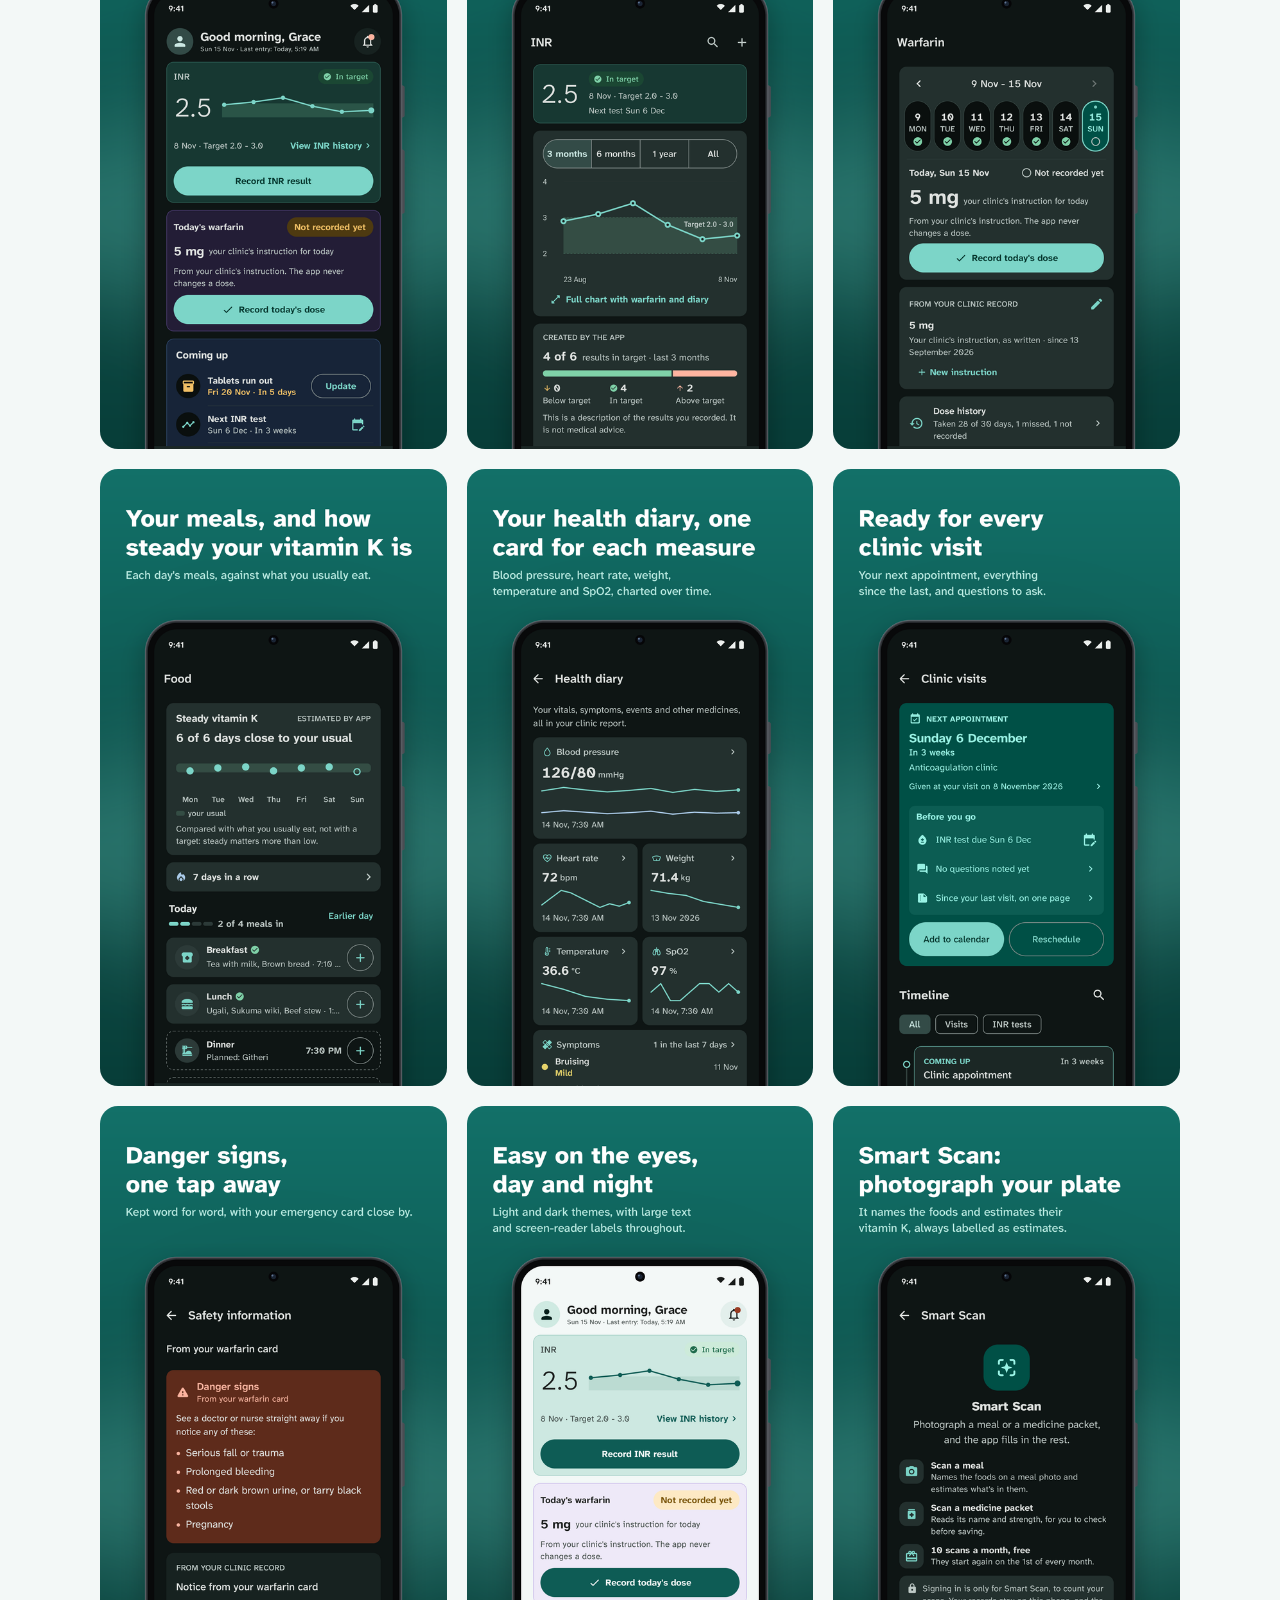
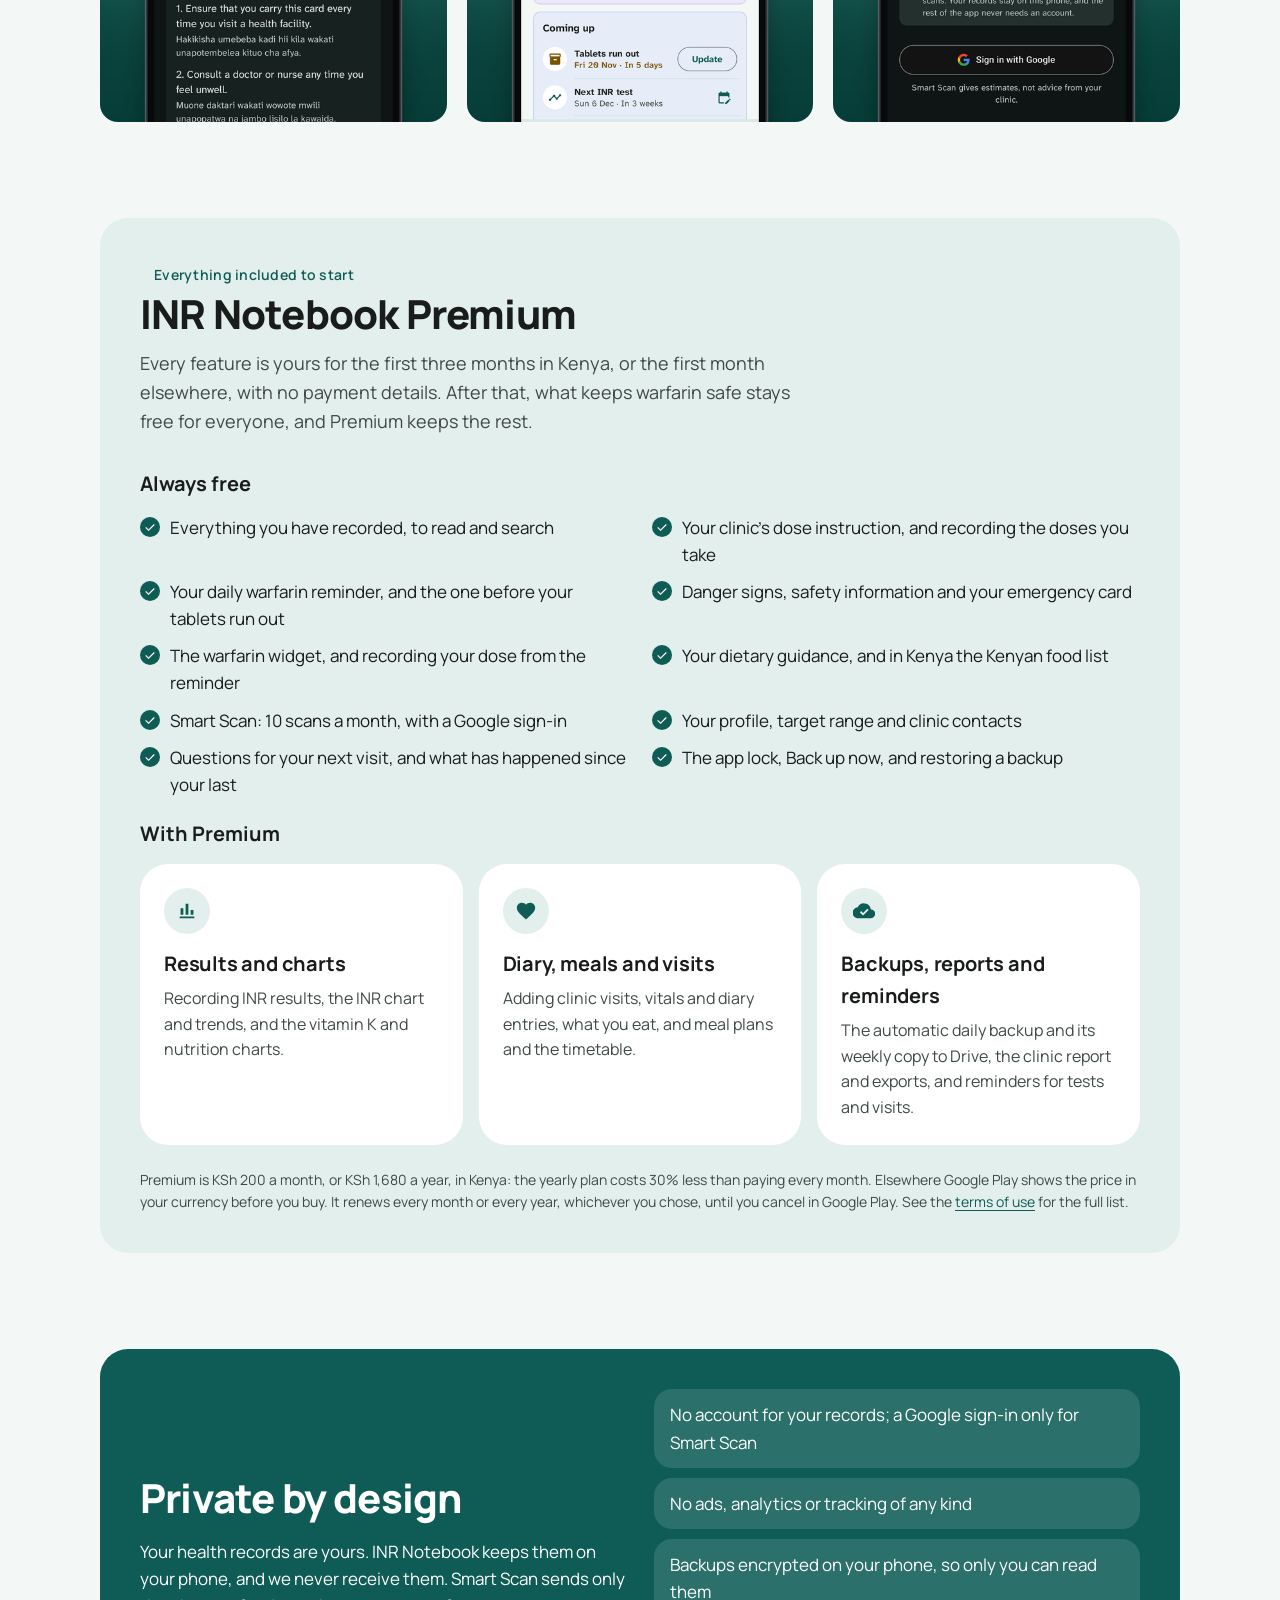
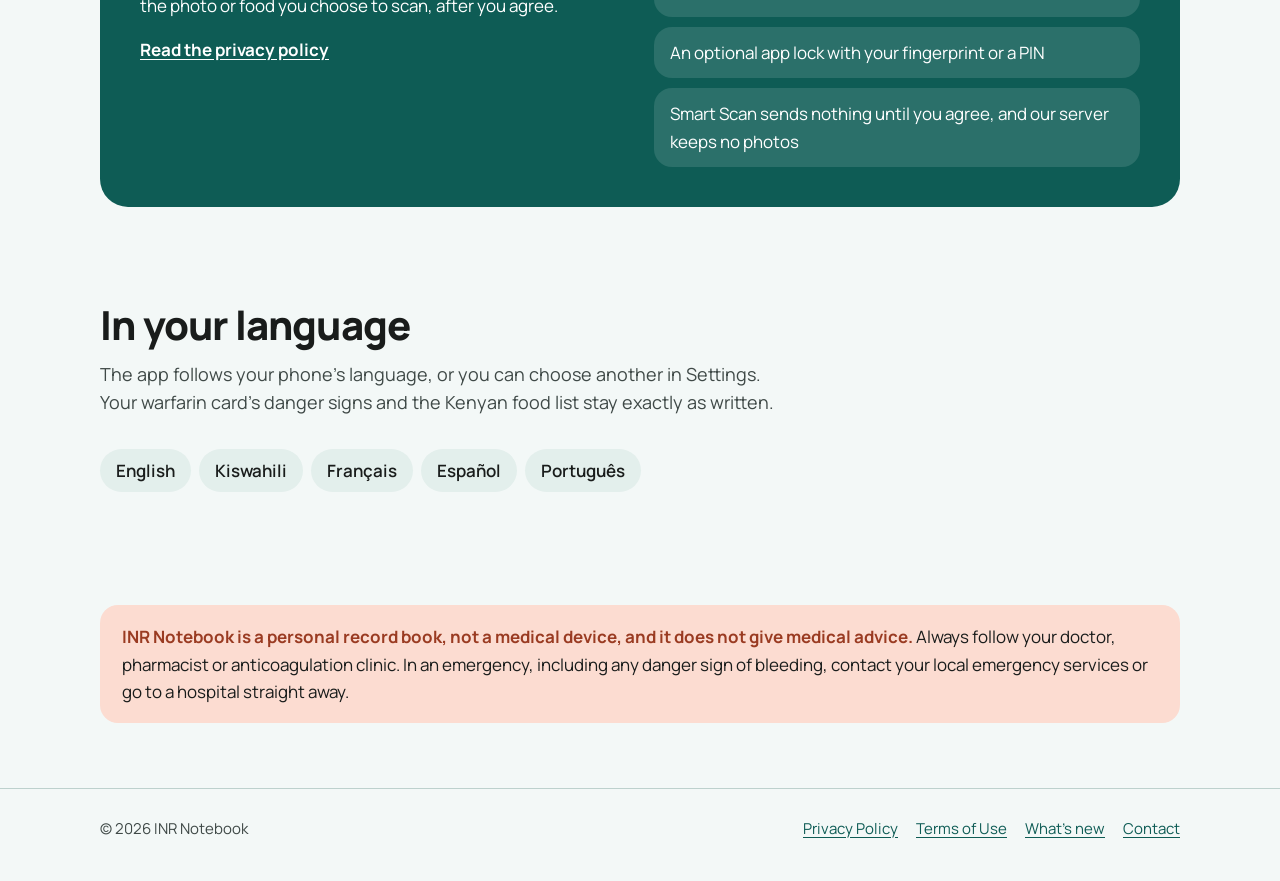
==== commit a7599955: "2.0: Smart Scan in the privacy policy and terms, a page to delete its account, and the website The p" ====
--- a/app/index.html
+++ b/app/index.html
@@ -4,7 +4,7 @@
   <meta charset="utf-8">
   <meta name="viewport" content="width=device-width, initial-scale=1">
   <title>INR Notebook · Warfarin record for Android</title>
-  <meta name="description" content="INR Notebook keeps your INR results, your clinic's warfarin instruction, the doses you take, clinic visits and your vitals together on your phone. No account, no ads, no tracking.">
+  <meta name="description" content="INR Notebook keeps your INR results, your clinic's warfarin instruction, the doses you take, clinic visits and your vitals together on your phone. Smart Scan reads a meal or medicine photo for you. No ads, no tracking.">
   <meta name="theme-color" content="#0E5C55">
   <meta property="og:type" content="website">
   <meta property="og:title" content="INR Notebook · Warfarin record for Android">
@@ -48,20 +48,41 @@
               </a>
               <a class="button secondary" href="../">How we protect your data</a>
             </div>
-            <p class="note">Free to download on Android, with everything included for your first three months. No account needed.</p>
+            <p class="note">Free to download on Android, with everything included for your first three months in Kenya, or your first month elsewhere. No account needed for your records.</p>
             <ul class="facts" aria-label="At a glance">
-              <li>No account</li>
+              <li>No account for your records</li>
               <li>No ads or tracking</li>
               <li>Works offline</li>
               <li>5 languages</li>
             </ul>
           </div>
           <img class="hero-shot" src="assets/img/hero.png" width="646" height="1295"
-               alt="INR Notebook's Home screen: the latest INR, 2.5, marked in target against a range of 2.0 to 3.0, and the start of today's timeline with today's warfarin dose from the clinic's instruction.">
-        </div>
-      </div>
-    </section>
-
+               alt="INR Notebook's Home screen: the latest INR, 2.5, marked in target against a range of 2.0 to 3.0, with its chart, and today's warfarin dose from the clinic's instruction.">
+        </div>
+      </div>
+    </section>
+
+    <section id="smart-scan" aria-labelledby="scan-title">
+      <div class="wrap">
+        <div class="spotlight">
+          <div>
+            <span class="eyebrow">New in 2.0</span>
+            <h2 id="scan-title"><span class="scan-icon"><svg viewBox="0 0 24 24" aria-hidden="true"><path d="M4 8V6a2 2 0 0 1 2-2h2M16 4h2a2 2 0 0 1 2 2v2M20 16v2a2 2 0 0 1-2 2h-2M8 20H6a2 2 0 0 1-2-2v-2" fill="none" stroke="currentColor" stroke-width="2" stroke-linecap="round" stroke-linejoin="round"/><path d="M12 6.2l1.55 4.25 4.25 1.55-4.25 1.55-1.55 4.25-1.55-4.25-4.25-1.55 4.25-1.55z"/></svg></span>Smart Scan</h2>
+            <p class="section-lead">Photograph your plate, and the app names the foods on it and estimates their vitamin K and nutrients. Photograph a medicine packet, and it fills in the name and strength for you to check.</p>
+            <ul class="free-list">
+              <li>10 scans a month, free; they start again on the 1st</li>
+              <li>Sign in with Google for Smart Scan only; the rest of the app never needs an account</li>
+              <li>Nothing is sent until you agree, and our server keeps no photos and no records</li>
+              <li>Every estimate is labelled as one, never as advice from your clinic</li>
+            </ul>
+            <p class="note">In Kenya, a food on the Kenyan food list is graded from the list itself, word for word. Smart Scan never suggests a dose, and never reads the directions for taking a medicine. <a href="../">What Smart Scan sends, and to whom</a></p>
+          </div>
+          <img class="spotlight-shot" src="assets/img/02-smart-scan.png" width="540" height="960" loading="lazy"
+               alt="Smart Scan: photograph a meal or a medicine packet, and the app fills in the rest. 10 scans a month, free, with a Google sign-in.">
+        </div>
+      </div>
+    </section>
+    
     <section id="features" aria-labelledby="features-title">
       <div class="wrap">
         <h2 id="features-title">Everything your warfarin care asks you to keep</h2>
@@ -69,8 +90,8 @@
         <div class="features">
           <article class="feature">
             <div class="icon"><svg viewBox="0 0 24 24" aria-hidden="true"><path d="M4 5h2v2H4V5Zm4 0h12v2H8V5ZM4 11h2v2H4v-2Zm4 0h12v2H8v-2Zm-4 6h2v2H4v-2Zm4 0h12v2H8v-2Z"/></svg></div>
-            <h3>Your day in one timeline</h3>
-            <p>Today’s warfarin from your clinic’s instruction, your meals and anything due, in time order. Record your dose in a tap.</p>
+            <h3>Your INR and today’s dose, first</h3>
+            <p>Your latest result against your target, today’s warfarin from your clinic’s instruction, and what is coming up. Record your dose in a tap.</p>
           </article>
           <article class="feature">
             <div class="icon"><svg viewBox="0 0 24 24" aria-hidden="true"><path d="M3.5 18.5 9.5 12.5l4 4L22 6.92 20.59 5.5l-7.09 7.97-4-4L2 16.99z"/></svg></div>
@@ -95,7 +116,7 @@
           <article class="feature">
             <div class="icon"><svg viewBox="0 0 24 24" aria-hidden="true"><path d="M11 9H9V2H7v7H5V2H3v7c0 2.12 1.66 3.84 3.75 3.97V22h2.5v-9.03C11.34 12.84 13 11.12 13 9V2h-2v7zm5-3v8h2.5v8H21V2c-2.76 0-5 2.24-5 4z"/></svg></div>
             <h3>Meals and vitamin K</h3>
-            <p>A meal timetable checked against your clinic’s food list, and an estimate of the vitamin K in what you eat, always marked as an estimate.</p>
+            <p>Your meals day by day, and how steady your vitamin K is. In Kenya, a meal timetable graded from the Kenyan food list. Estimates are always marked as estimates.</p>
           </article>
           <article class="feature">
             <div class="icon"><svg viewBox="0 0 24 24" aria-hidden="true"><path d="M10.5 13H8v-3h2.5V7.5h3V10H16v3h-2.5v2.5h-3V13zM12 2 4 5v6.09c0 5.05 3.41 9.76 8 10.91 4.59-1.15 8-5.86 8-10.91V5l-8-3z"/></svg></div>
@@ -126,14 +147,14 @@
         <p class="section-lead">Calm, legible screens in light and dark, with large text and screen-reader labels throughout.</p>
         <div class="gallery">
           <figure><img src="assets/img/01-home.png" width="540" height="960" loading="lazy" alt="Your INR and your day, at a glance: the Home screen."></figure>
-          <figure><img src="assets/img/02-inr.png" width="540" height="960" loading="lazy" alt="Every INR result, against your target: the INR chart with the warfarin taken."></figure>
-          <figure><img src="assets/img/03-warfarin.png" width="540" height="960" loading="lazy" alt="Your clinic's dose instruction, day by day: today's dose and the week."></figure>
-          <figure><img src="assets/img/04-vitals.png" width="540" height="960" loading="lazy" alt="All your vitals in one place: blood pressure, weight, SpO2, pulse and temperature."></figure>
-          <figure><img src="assets/img/05-meal-timetable.png" width="540" height="960" loading="lazy" alt="Plan meals around your clinic's food list: the meal timetable."></figure>
-          <figure><img src="assets/img/06-what-i-ate.png" width="540" height="960" loading="lazy" alt="Log what you eat, with its estimated vitamin K: the food log."></figure>
+          <figure><img src="assets/img/03-inr.png" width="540" height="960" loading="lazy" alt="Every INR result, against your target: the INR chart with the warfarin taken."></figure>
+          <figure><img src="assets/img/04-warfarin.png" width="540" height="960" loading="lazy" alt="Your clinic's dose instruction, day by day: today's dose and the week."></figure>
+          <figure><img src="assets/img/05-food.png" width="540" height="960" loading="lazy" alt="Your meals, and how steady your vitamin K is: the Food screen."></figure>
+          <figure><img src="assets/img/06-health-diary.png" width="540" height="960" loading="lazy" alt="Your health diary, one card for each measure: blood pressure, heart rate, weight, temperature and SpO2."></figure>
           <figure><img src="assets/img/07-clinic.png" width="540" height="960" loading="lazy" alt="Ready for every clinic visit: the next appointment and questions to ask."></figure>
           <figure><img src="assets/img/08-safety.png" width="540" height="960" loading="lazy" alt="Danger signs, one tap away: the safety screen."></figure>
-          <figure><img src="assets/img/09-dark.png" width="540" height="960" loading="lazy" alt="Easy on the eyes, day and night: the Home screen in the dark theme."></figure>
+          <figure><img src="assets/img/09-light.png" width="540" height="960" loading="lazy" alt="Easy on the eyes, day and night: the Home screen in the light theme."></figure>
+          <figure><img src="assets/img/02-smart-scan.png" width="540" height="960" loading="lazy" alt="Smart Scan: photograph a meal or a medicine packet, and the app fills in the rest."></figure>
         </div>
       </div>
     </section>
@@ -141,9 +162,9 @@
     <section id="premium" aria-labelledby="premium-title">
       <div class="wrap">
         <div class="premium-panel">
-          <span class="eyebrow">Everything included for 3 months</span>
+          <span class="eyebrow">Everything included to start</span>
           <h2 id="premium-title">INR Notebook Premium</h2>
-          <p class="section-lead">Every feature is yours for the first three months, with no payment details. After that, what keeps warfarin safe stays free for everyone, and Premium keeps the rest.</p>
+          <p class="section-lead">Every feature is yours for the first three months in Kenya, or the first month elsewhere, with no payment details. After that, what keeps warfarin safe stays free for everyone, and Premium keeps the rest.</p>
           <h3 class="sub">Always free</h3>
           <ul class="free-list">
             <li>Everything you have recorded, to read and search</li>
@@ -151,7 +172,8 @@
             <li>Your daily warfarin reminder, and the one before your tablets run out</li>
             <li>Danger signs, safety information and your emergency card</li>
             <li>The warfarin widget, and recording your dose from the reminder</li>
-            <li>The vitamin K food list and your dietary guidance</li>
+            <li>Your dietary guidance, and in Kenya the Kenyan food list</li>
+            <li>Smart Scan: 10 scans a month, with a Google sign-in</li>
             <li>Your profile, target range and clinic contacts</li>
             <li>Questions for your next visit, and what has happened since your last</li>
             <li>The app lock, Back up now, and restoring a backup</li>
@@ -166,7 +188,7 @@
             <article class="feature">
               <div class="icon"><svg viewBox="0 0 24 24" aria-hidden="true"><path d="M12 21.35l-1.45-1.32C5.4 15.36 2 12.28 2 8.5 2 5.42 4.42 3 7.5 3c1.74 0 3.41.81 4.5 2.09C13.09 3.81 14.76 3 16.5 3 19.58 3 22 5.42 22 8.5c0 3.78-3.4 6.86-8.55 11.54L12 21.35z"/></svg></div>
               <h3>Diary, meals and visits</h3>
-              <p>Adding clinic visits, vitals and diary entries, what you eat and drink, and meal plans and the timetable.</p>
+              <p>Adding clinic visits, vitals and diary entries, what you eat, and meal plans and the timetable.</p>
             </article>
             <article class="feature">
               <div class="icon"><svg viewBox="0 0 24 24" aria-hidden="true"><path d="M19.4 10A7.5 7.5 0 0 0 5.2 8 6 6 0 0 0 6 20h13a5 5 0 0 0 .4-10ZM11 17l-3.5-3.5 1.4-1.4L11 14.2l4.6-4.6 1.4 1.4L11 17Z"/></svg></div>
@@ -188,15 +210,15 @@
         <div class="promise">
           <div>
             <h2 id="privacy-title">Private by design</h2>
-            <p>Your health records are yours. INR Notebook keeps them on your phone, and we never receive them.</p>
+            <p>Your health records are yours. INR Notebook keeps them on your phone, and we never receive them. Smart Scan sends only the photo or food you choose to scan, after you agree.</p>
             <p><a href="../">Read the privacy policy</a></p>
           </div>
           <ul>
-            <li>No account or sign-in</li>
+            <li>No account for your records; a Google sign-in only for Smart Scan</li>
             <li>No ads, analytics or tracking of any kind</li>
             <li>Backups encrypted on your phone, so only you can read them</li>
             <li>An optional app lock with your fingerprint or a PIN</li>
-            <li>Meal photos are read only if you set that up, and only after you agree</li>
+            <li>Smart Scan sends nothing until you agree, and our server keeps no photos</li>
           </ul>
         </div>
       </div>
@@ -205,7 +227,7 @@
     <section aria-labelledby="languages-title">
       <div class="wrap">
         <h2 id="languages-title">In your language</h2>
-        <p class="section-lead">The app follows your phone’s language, or you can choose another in Settings. Your clinic’s danger signs and food list stay exactly as written.</p>
+        <p class="section-lead">The app follows your phone’s language, or you can choose another in Settings. Your warfarin card’s danger signs and the Kenyan food list stay exactly as written.</p>
         <ul class="languages">
           <li lang="en">English</li>
           <li lang="sw">Kiswahili</li>
--- a/app/assets/site.css
+++ b/app/assets/site.css
@@ -132,6 +132,16 @@
 .never svg { flex: none; width: 26px; height: 26px; fill: var(--primary-strong); margin-top: 2px; }
 .never p { margin: 0; }
 
+/* Smart Scan, new in 2.0: the words beside its screenshot */
+.spotlight { background: var(--card); border-radius: var(--radius); padding: 40px; display: grid; grid-template-columns: minmax(0, 1.3fr) minmax(0, 0.7fr); gap: 36px; align-items: center; }
+.spotlight .eyebrow { background: var(--raised); }
+.spotlight h2 { display: flex; align-items: center; gap: 14px; margin-top: 14px; }
+.scan-icon { flex: none; width: 52px; height: 52px; border-radius: 16px; background: var(--primary); color: var(--on-primary); display: grid; place-items: center; }
+.scan-icon svg { width: 30px; height: 30px; fill: currentColor; }
+.spotlight .free-list { grid-template-columns: 1fr; margin-bottom: 8px; }
+.spotlight .note a { color: var(--primary-strong); font-weight: 700; }
+.spotlight-shot { width: 100%; max-width: 340px; height: auto; justify-self: center; border-radius: var(--radius-sm); display: block; }
+
 /* Premium */
 .premium-panel { background: var(--card); border-radius: var(--radius); padding: 40px; }
 .premium-panel .features { margin: 8px 0 24px; }
@@ -189,6 +199,7 @@
   .hero-copy { padding-bottom: 8px; }
   .hero-shot { width: min(320px, 82%); margin-bottom: -120px; }
   .promise { grid-template-columns: 1fr; }
+  .spotlight { grid-template-columns: 1fr; padding: 28px; }
   .features { grid-template-columns: 1fr 1fr; }
   .gallery { grid-template-columns: repeat(9, minmax(220px, 1fr)); overflow-x: auto; scroll-snap-type: x mandatory; padding-bottom: 8px; }
   .gallery figure { scroll-snap-align: start; }
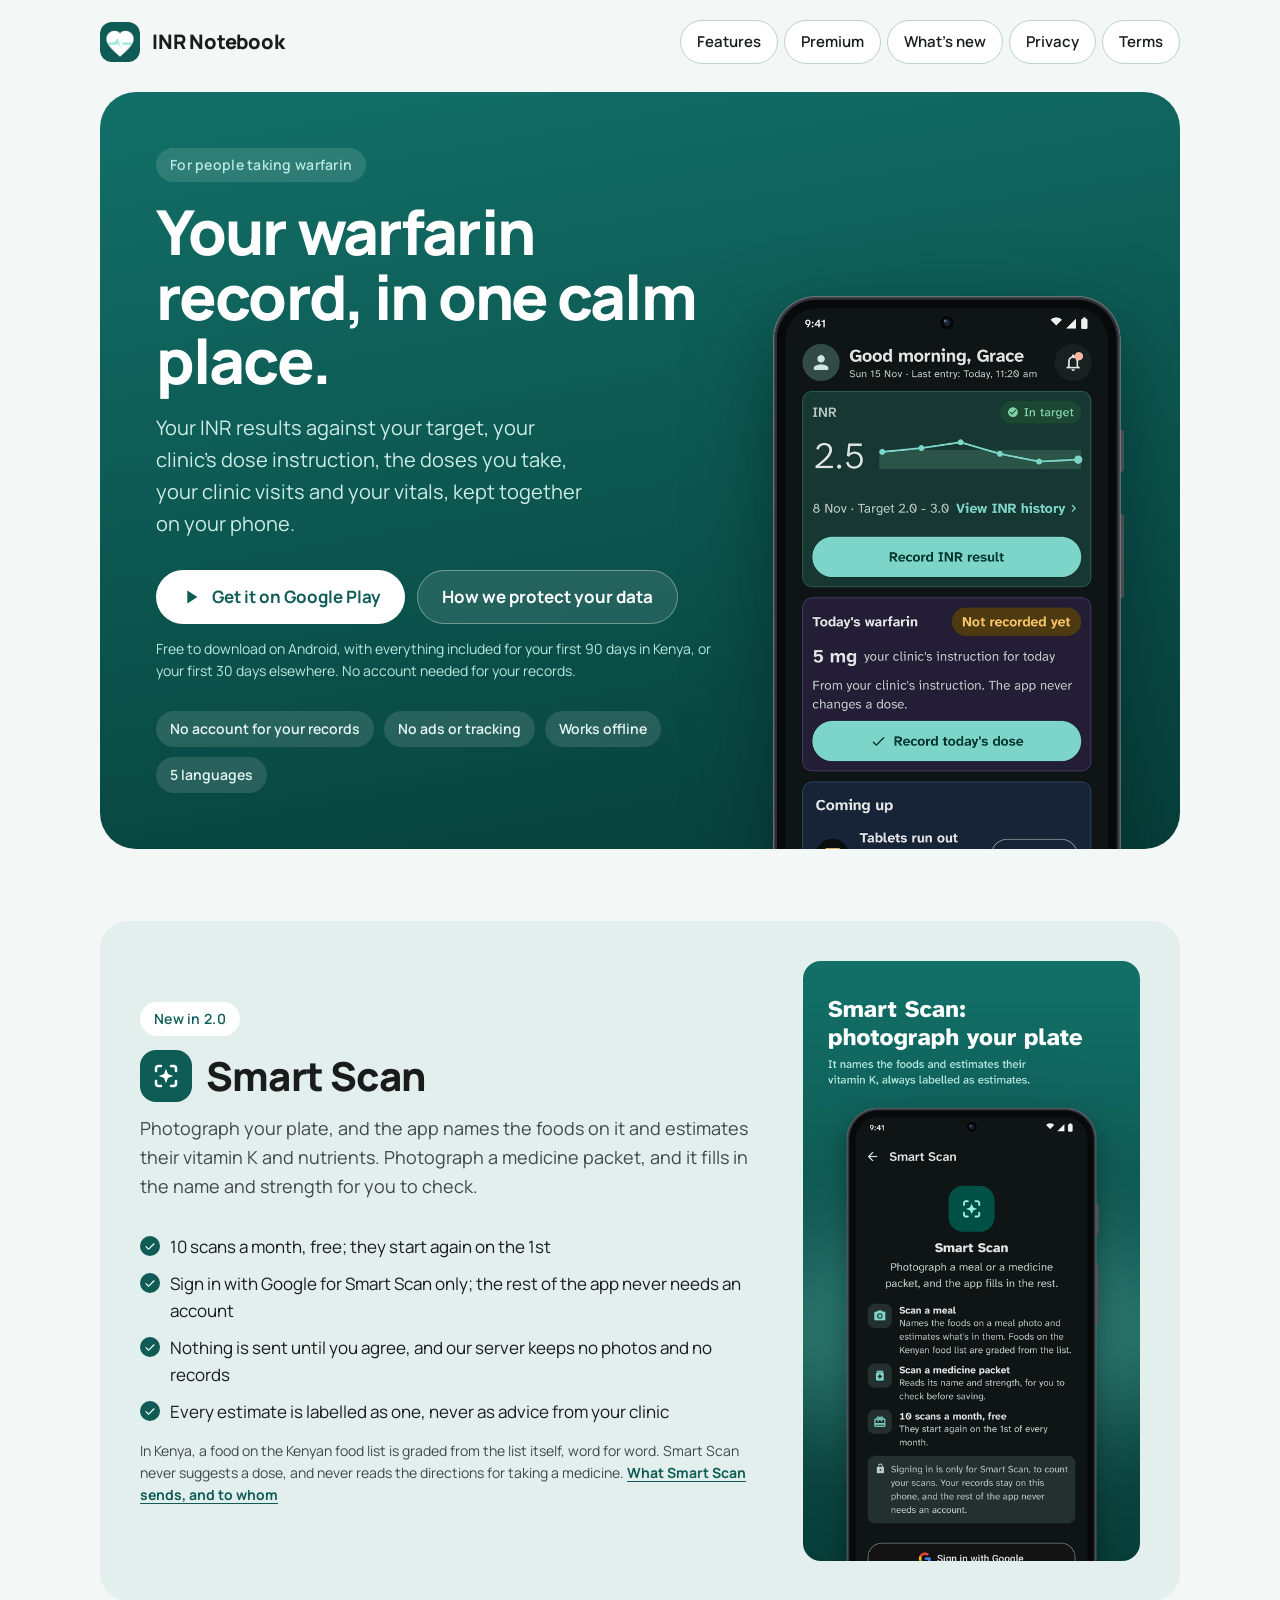
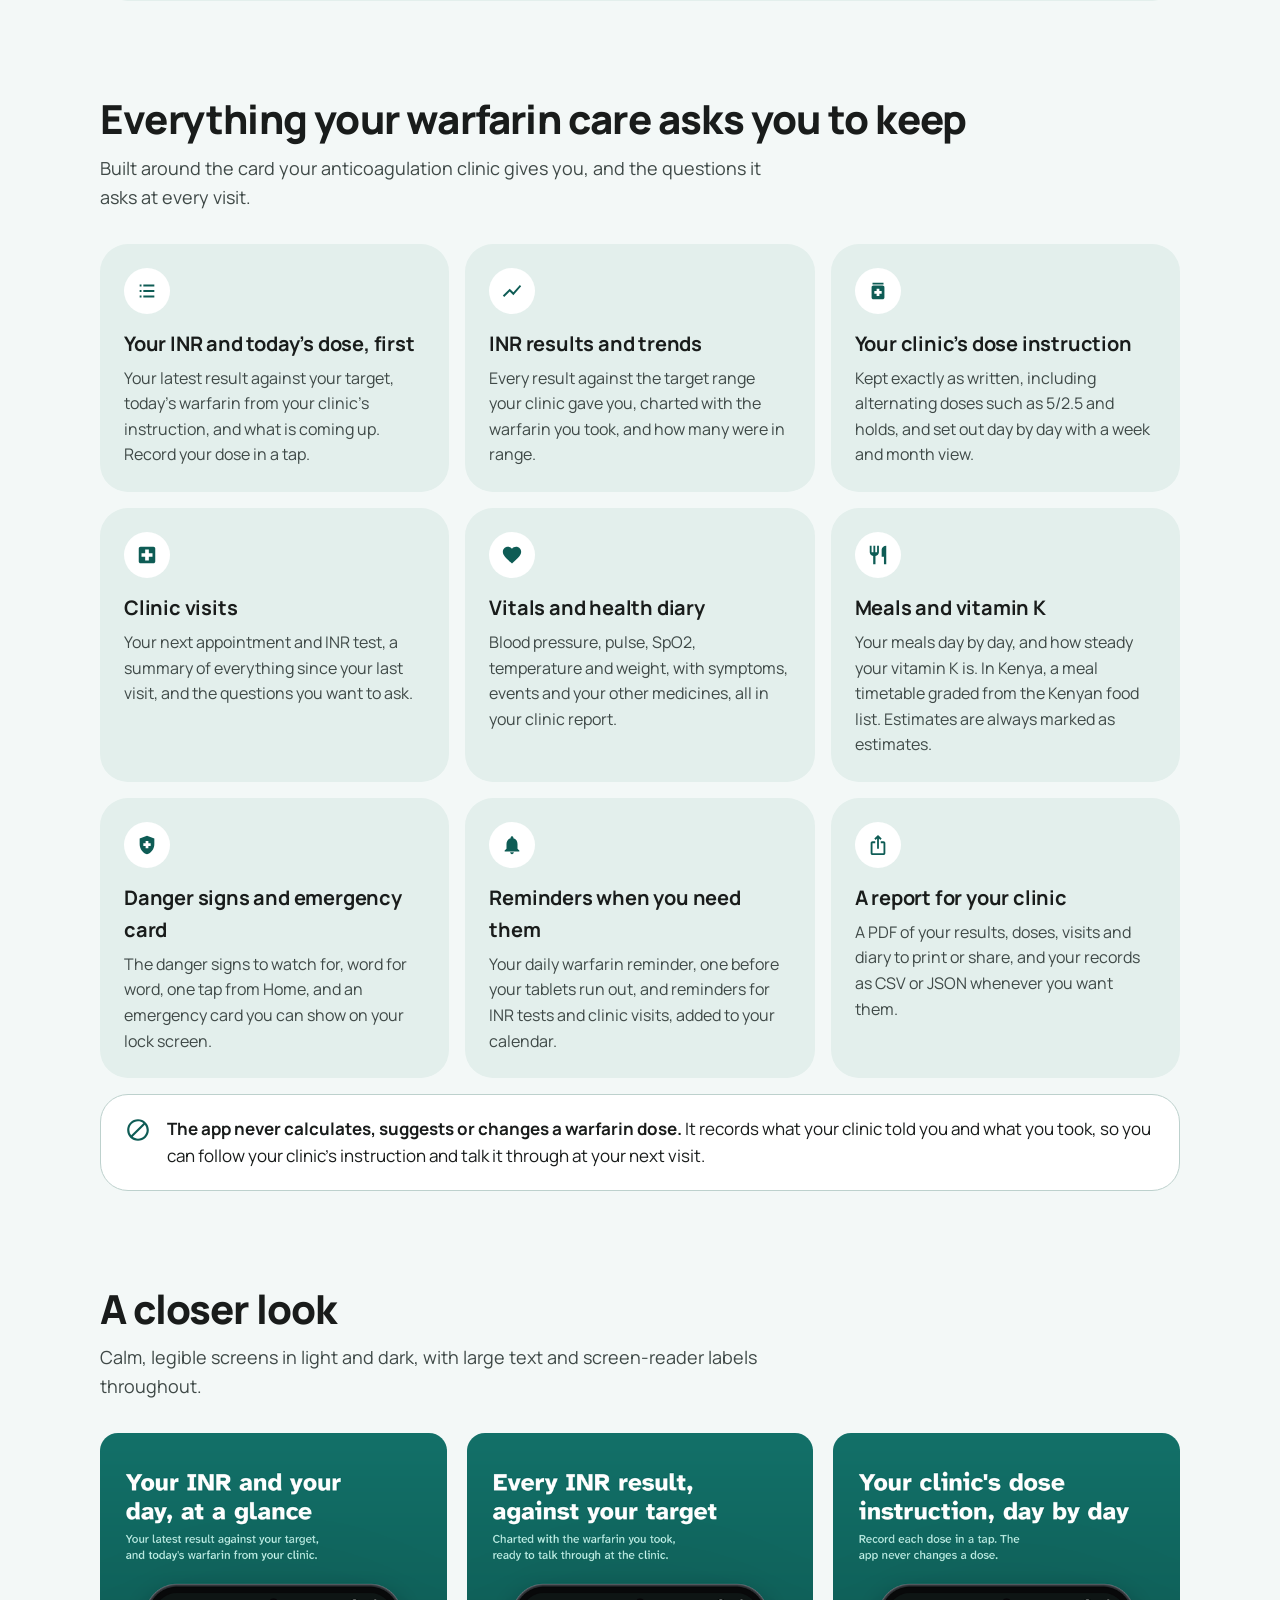
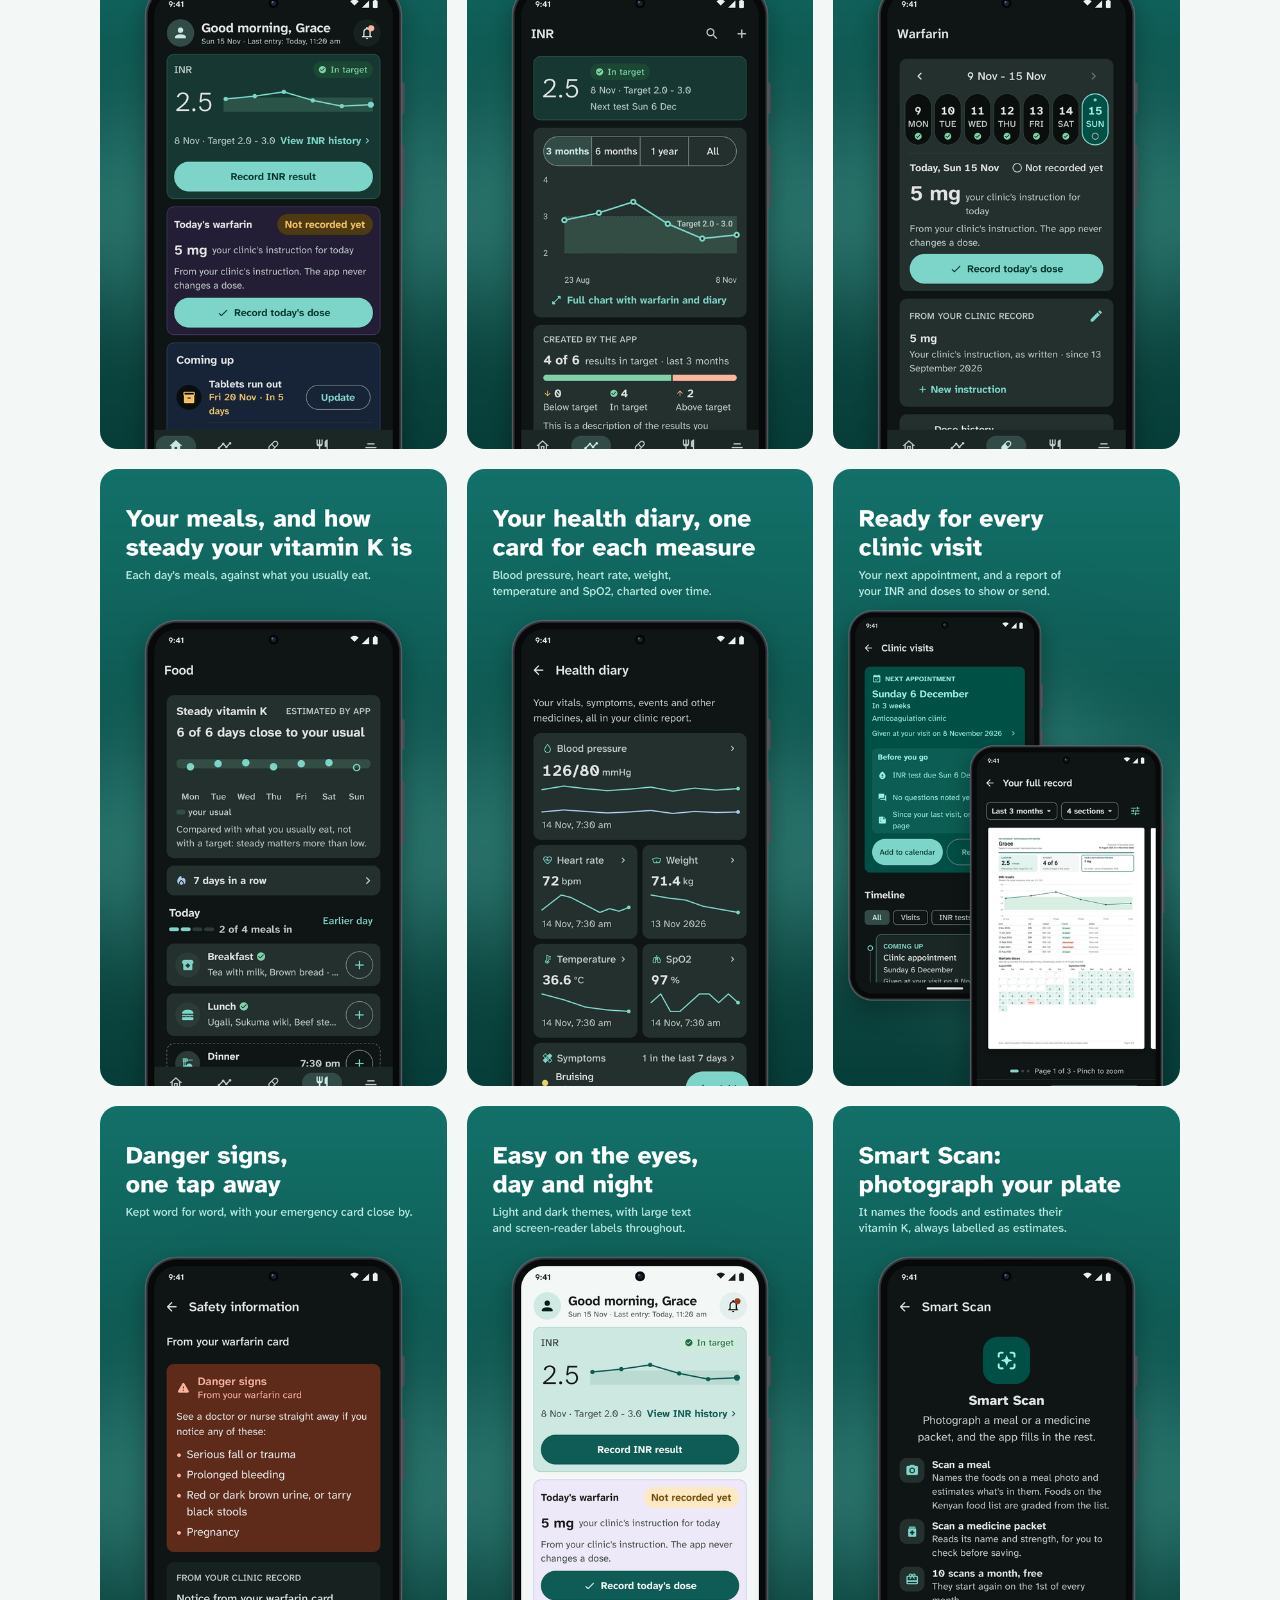
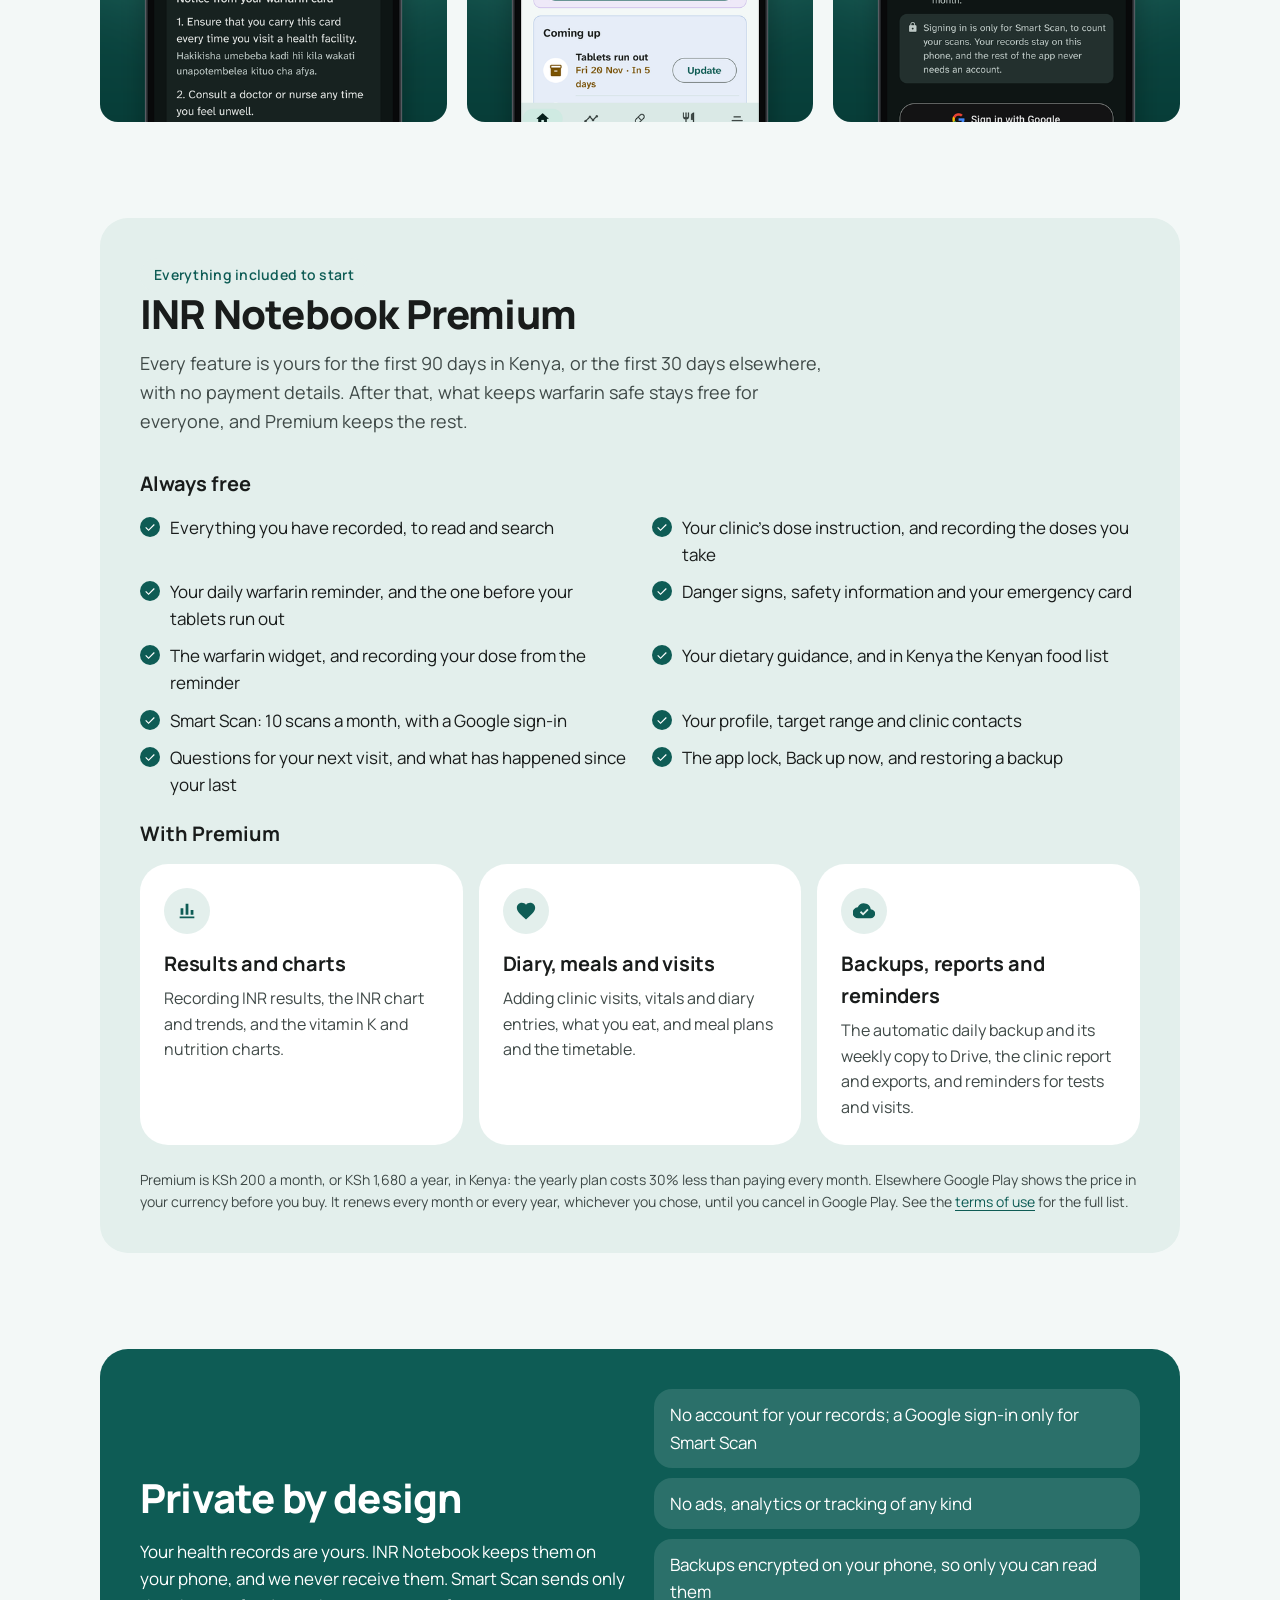
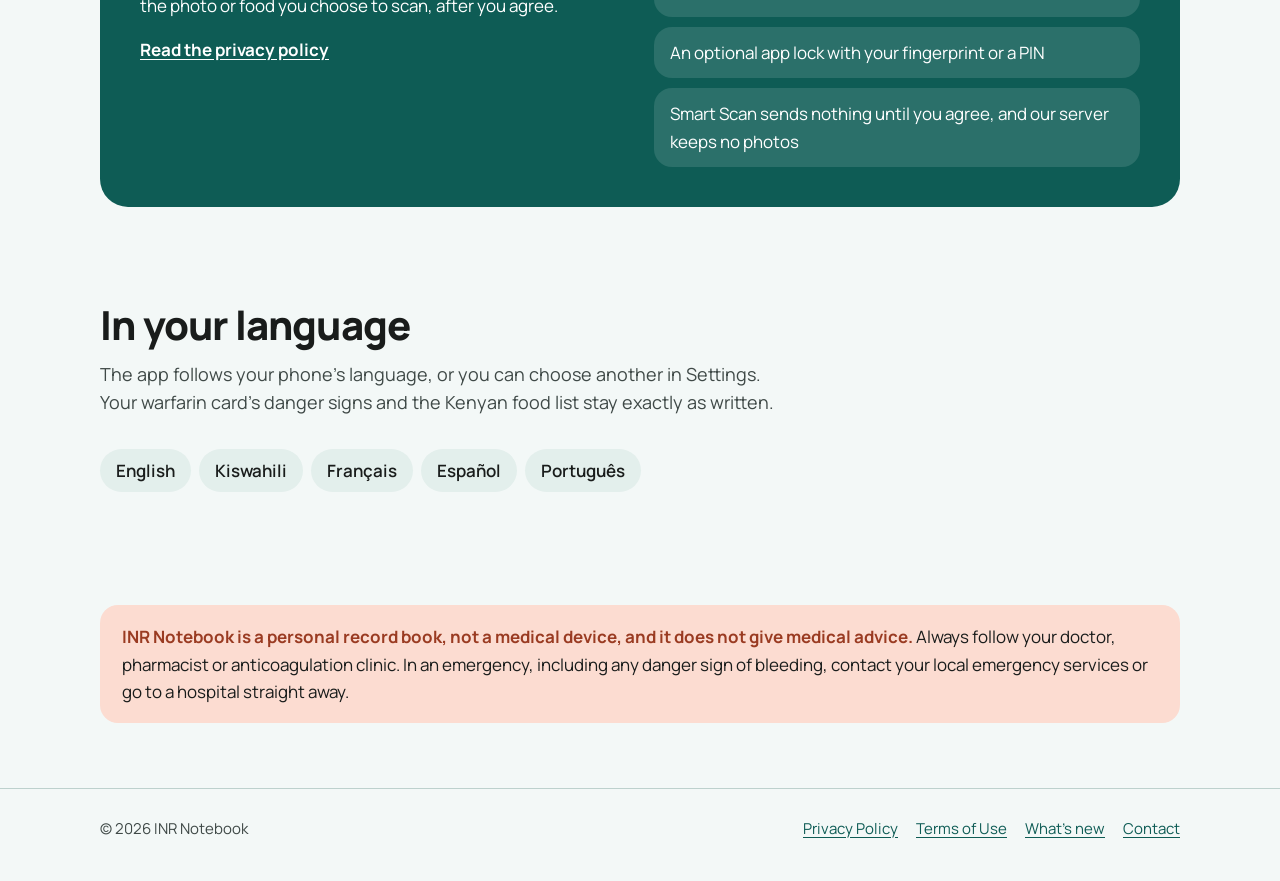
==== commit 4046957a: "2.0: the free trial in days (90 in Kenya, 30 elsewhere), and screenshots retaken on the phone Co-Aut" ====
--- a/app/index.html
+++ b/app/index.html
@@ -48,7 +48,7 @@
               </a>
               <a class="button secondary" href="../">How we protect your data</a>
             </div>
-            <p class="note">Free to download on Android, with everything included for your first three months in Kenya, or your first month elsewhere. No account needed for your records.</p>
+            <p class="note">Free to download on Android, with everything included for your first 90 days in Kenya, or your first 30 days elsewhere. No account needed for your records.</p>
             <ul class="facts" aria-label="At a glance">
               <li>No account for your records</li>
               <li>No ads or tracking</li>
@@ -151,7 +151,7 @@
           <figure><img src="assets/img/04-warfarin.png" width="540" height="960" loading="lazy" alt="Your clinic's dose instruction, day by day: today's dose and the week."></figure>
           <figure><img src="assets/img/05-food.png" width="540" height="960" loading="lazy" alt="Your meals, and how steady your vitamin K is: the Food screen."></figure>
           <figure><img src="assets/img/06-health-diary.png" width="540" height="960" loading="lazy" alt="Your health diary, one card for each measure: blood pressure, heart rate, weight, temperature and SpO2."></figure>
-          <figure><img src="assets/img/07-clinic.png" width="540" height="960" loading="lazy" alt="Ready for every clinic visit: the next appointment and questions to ask."></figure>
+          <figure><img src="assets/img/07-clinic.png" width="540" height="960" loading="lazy" alt="Ready for every clinic visit: the next appointment, and a report of INR results and warfarin doses to show or send."></figure>
           <figure><img src="assets/img/08-safety.png" width="540" height="960" loading="lazy" alt="Danger signs, one tap away: the safety screen."></figure>
           <figure><img src="assets/img/09-light.png" width="540" height="960" loading="lazy" alt="Easy on the eyes, day and night: the Home screen in the light theme."></figure>
           <figure><img src="assets/img/02-smart-scan.png" width="540" height="960" loading="lazy" alt="Smart Scan: photograph a meal or a medicine packet, and the app fills in the rest."></figure>
@@ -164,7 +164,7 @@
         <div class="premium-panel">
           <span class="eyebrow">Everything included to start</span>
           <h2 id="premium-title">INR Notebook Premium</h2>
-          <p class="section-lead">Every feature is yours for the first three months in Kenya, or the first month elsewhere, with no payment details. After that, what keeps warfarin safe stays free for everyone, and Premium keeps the rest.</p>
+          <p class="section-lead">Every feature is yours for the first 90 days in Kenya, or the first 30 days elsewhere, with no payment details. After that, what keeps warfarin safe stays free for everyone, and Premium keeps the rest.</p>
           <h3 class="sub">Always free</h3>
           <ul class="free-list">
             <li>Everything you have recorded, to read and search</li>
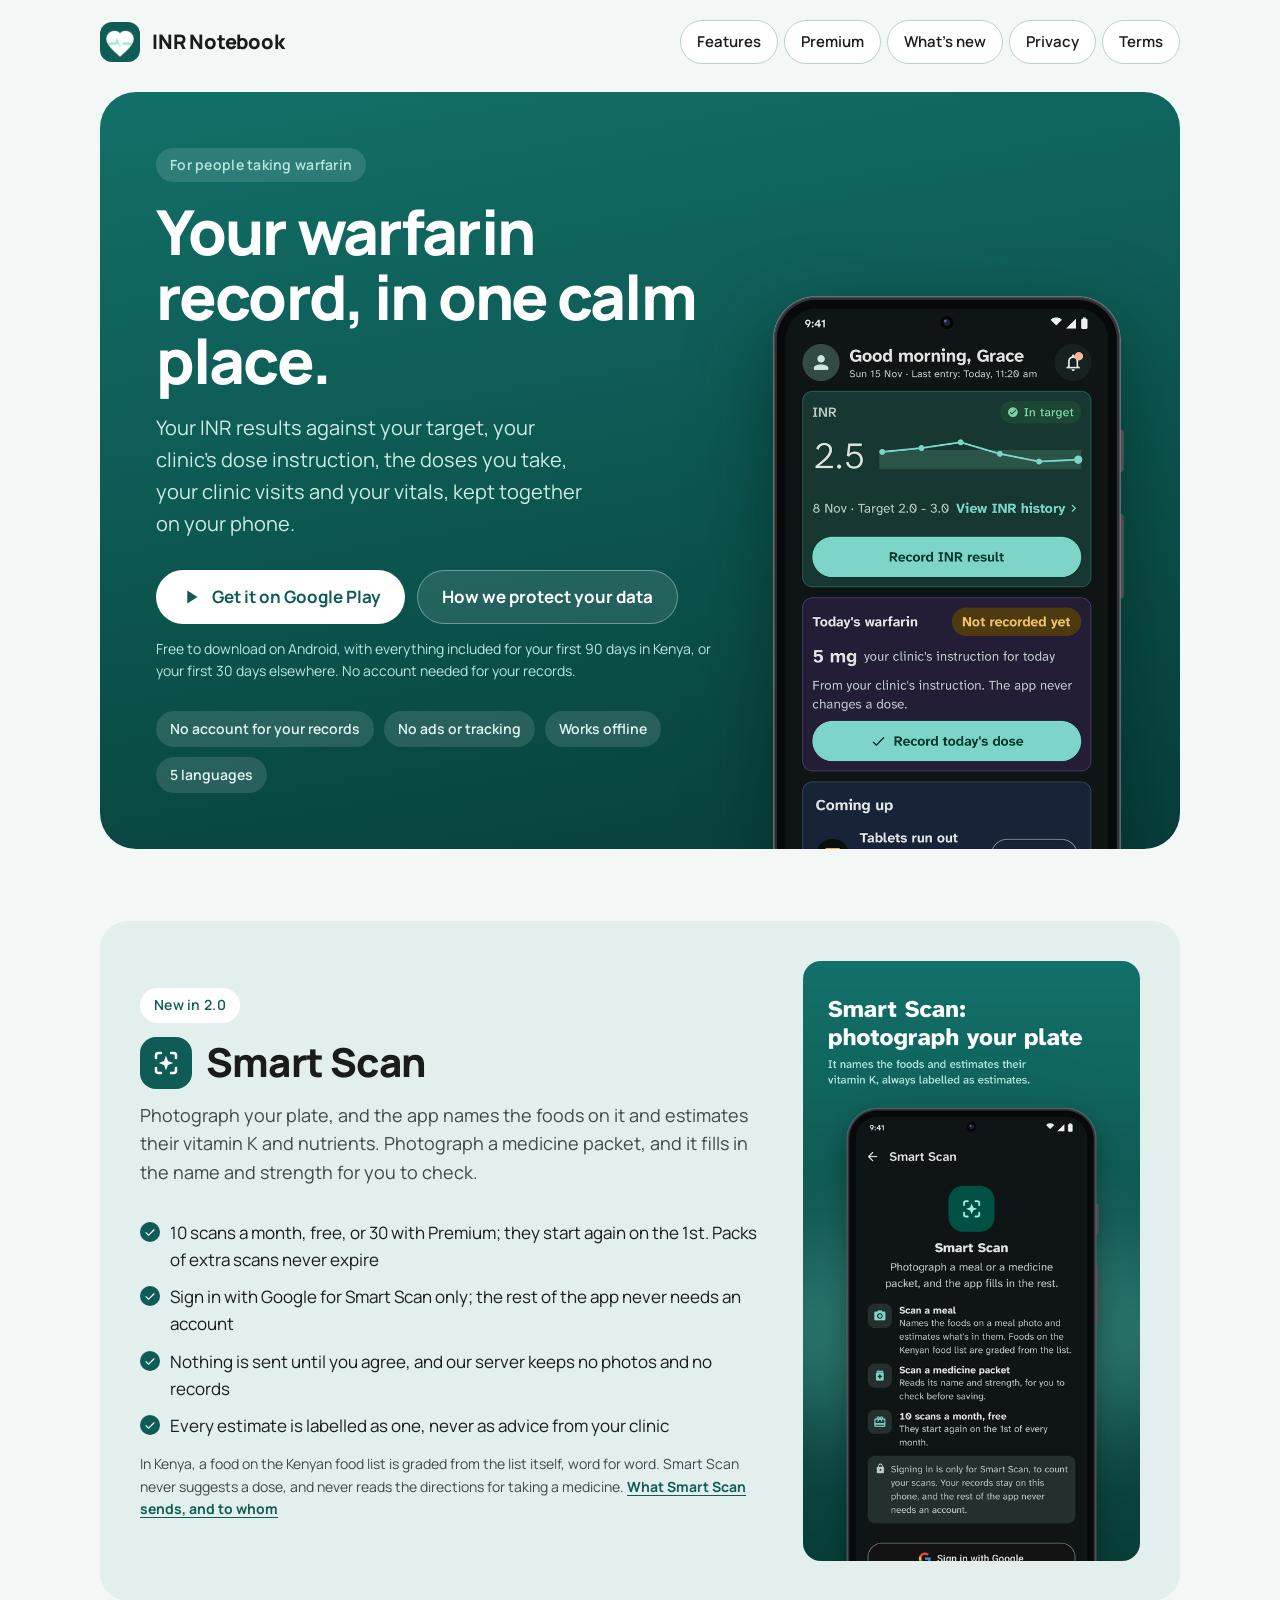
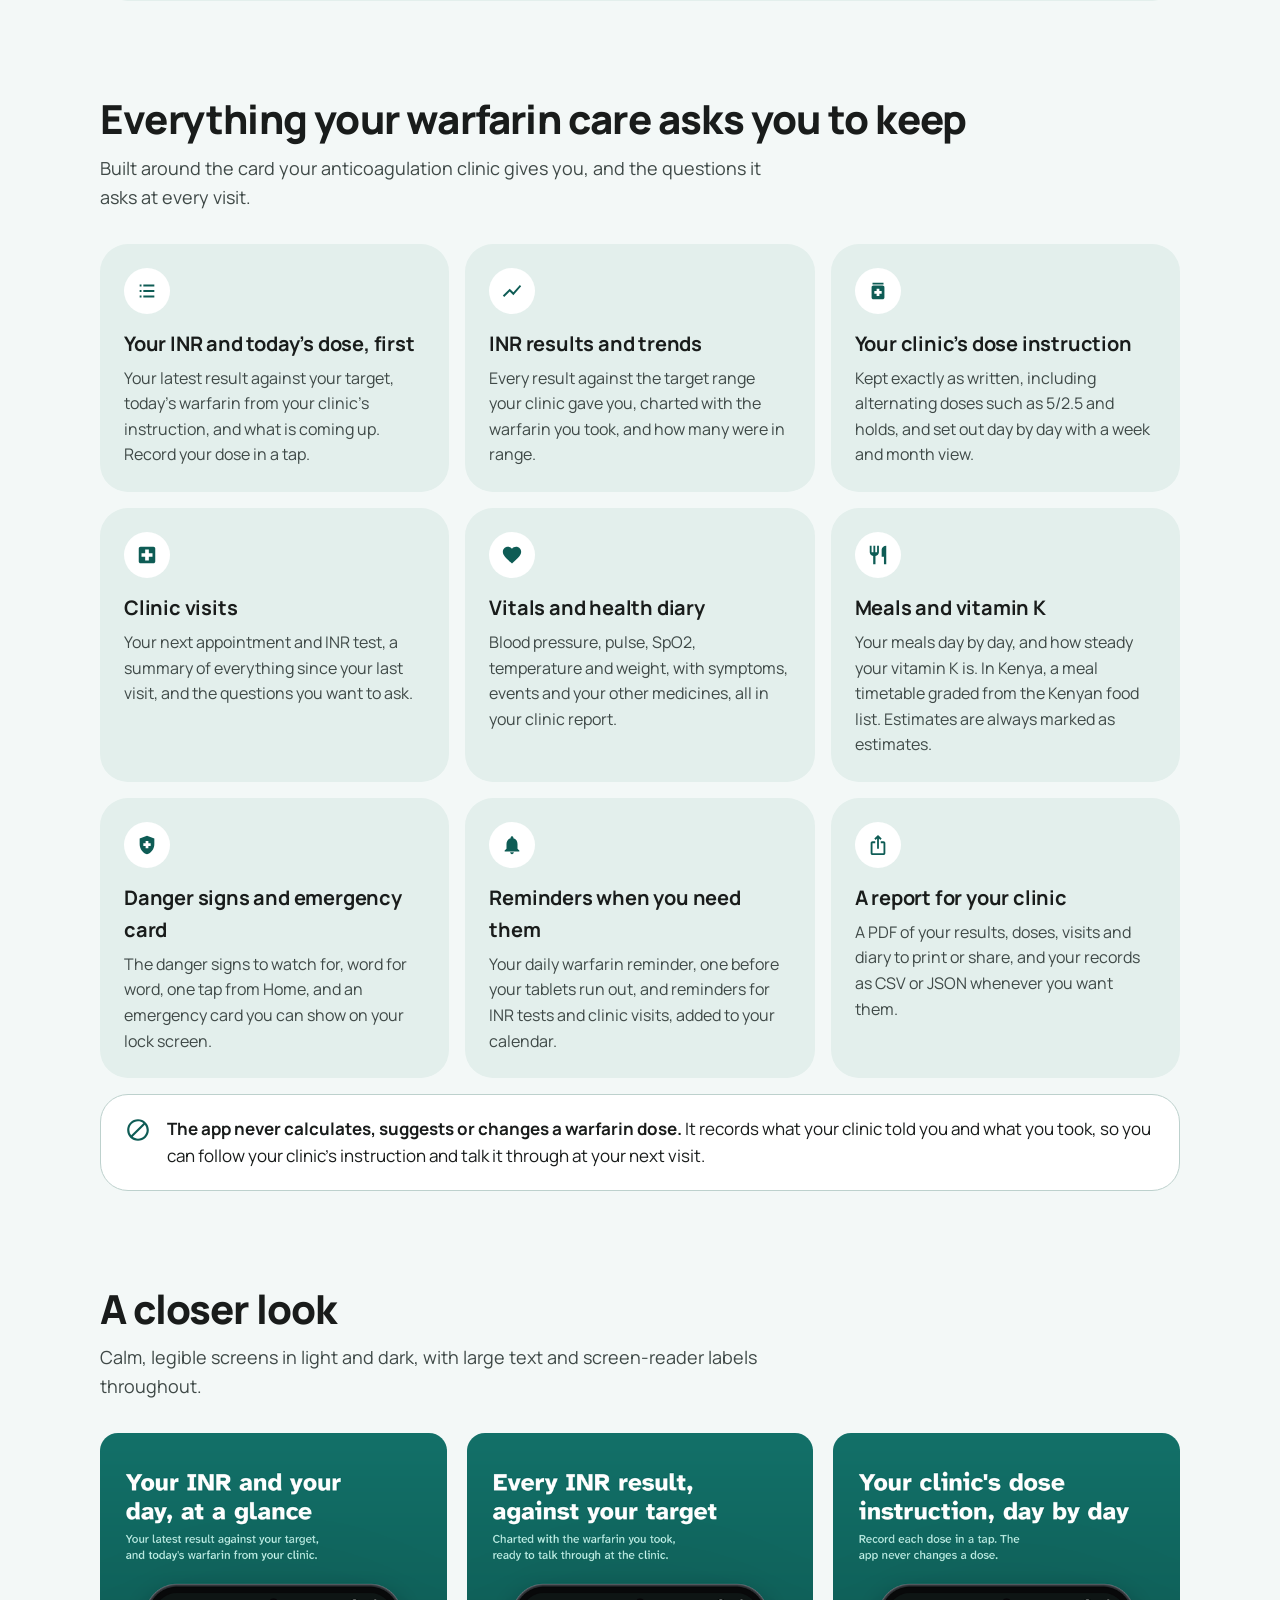
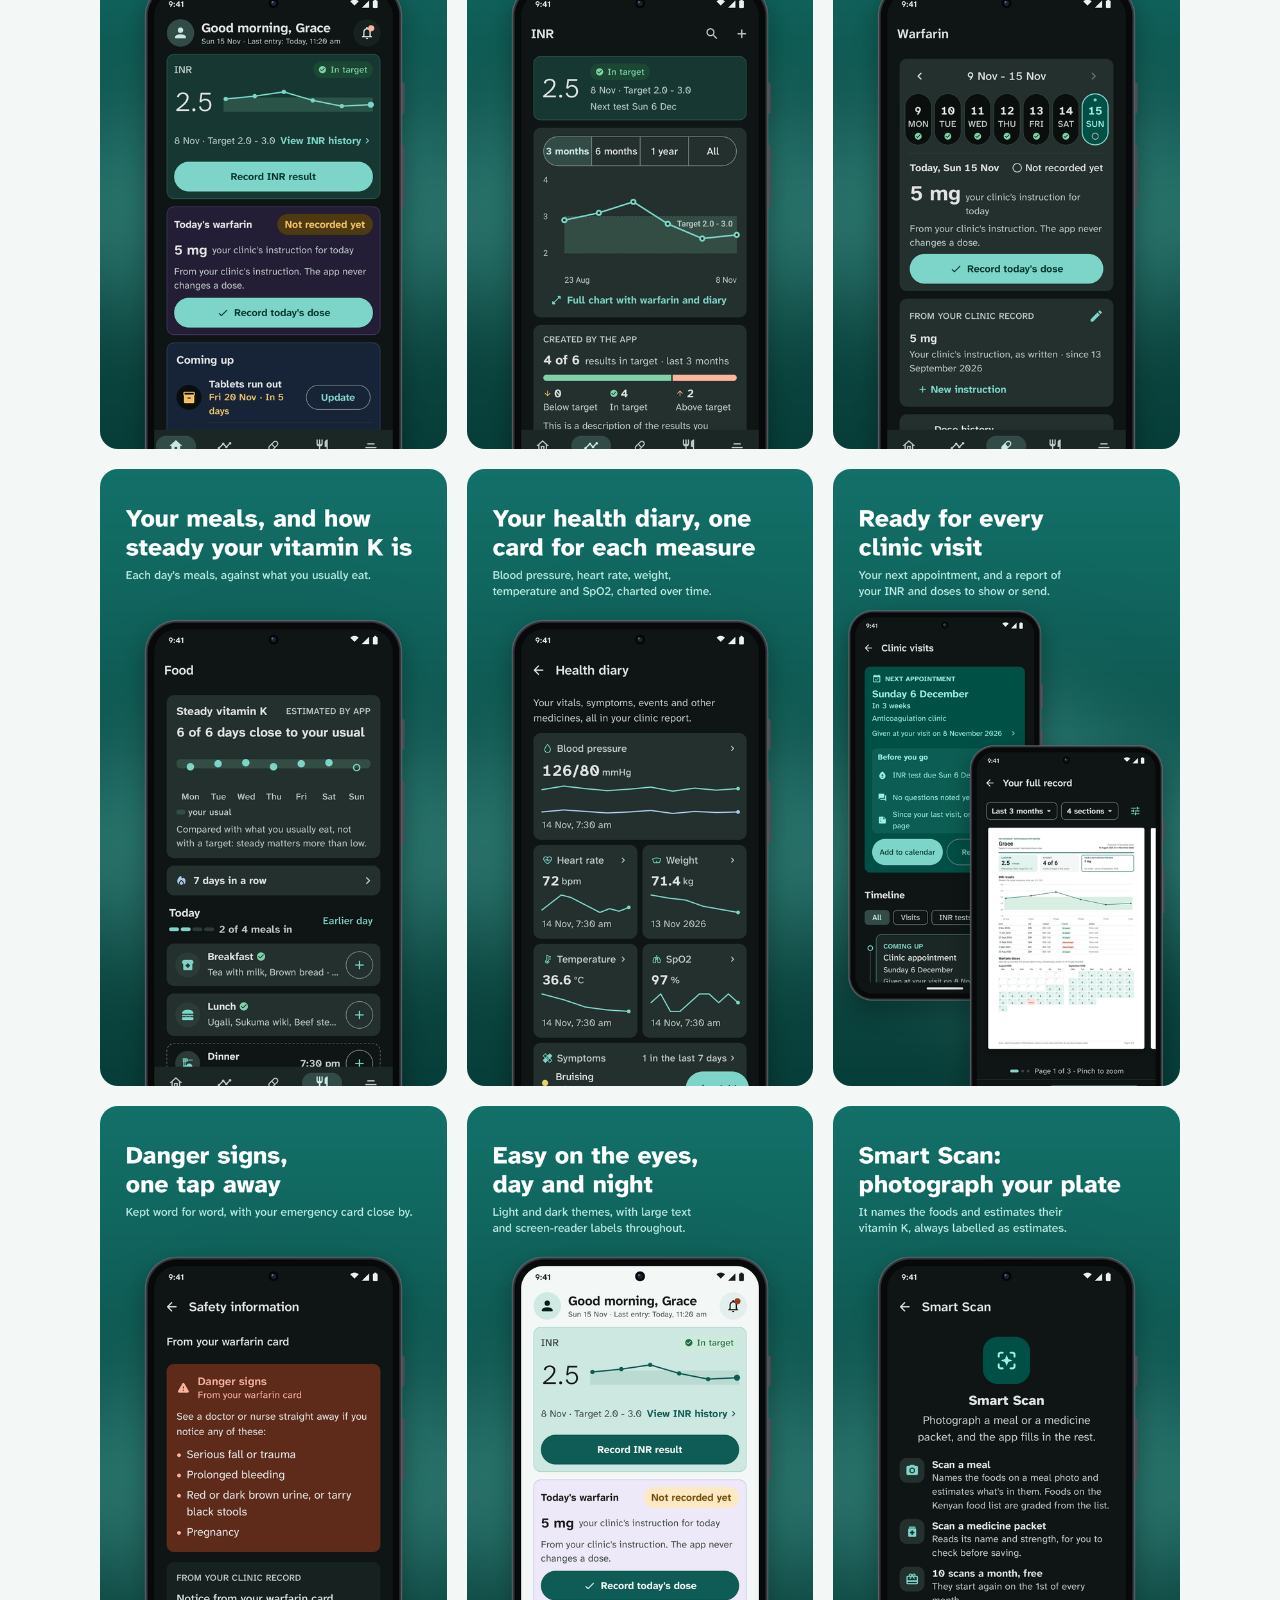
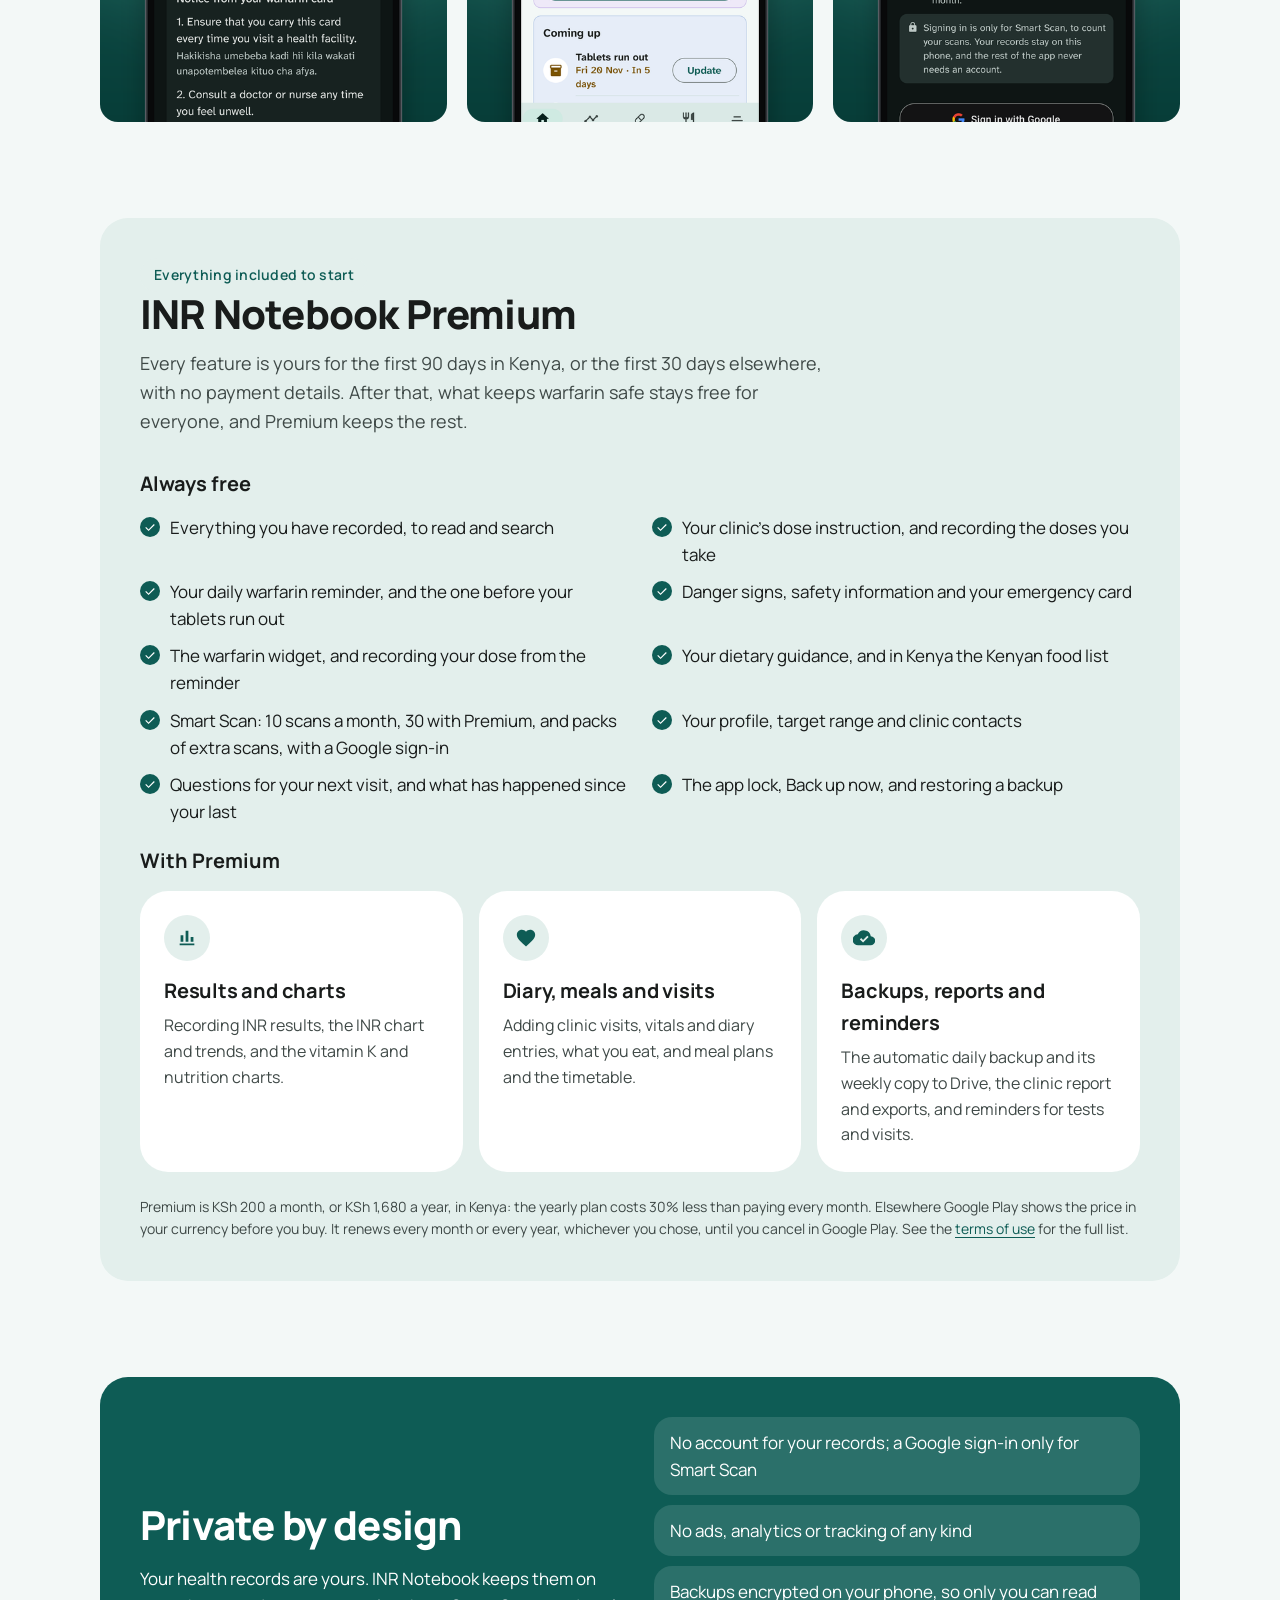
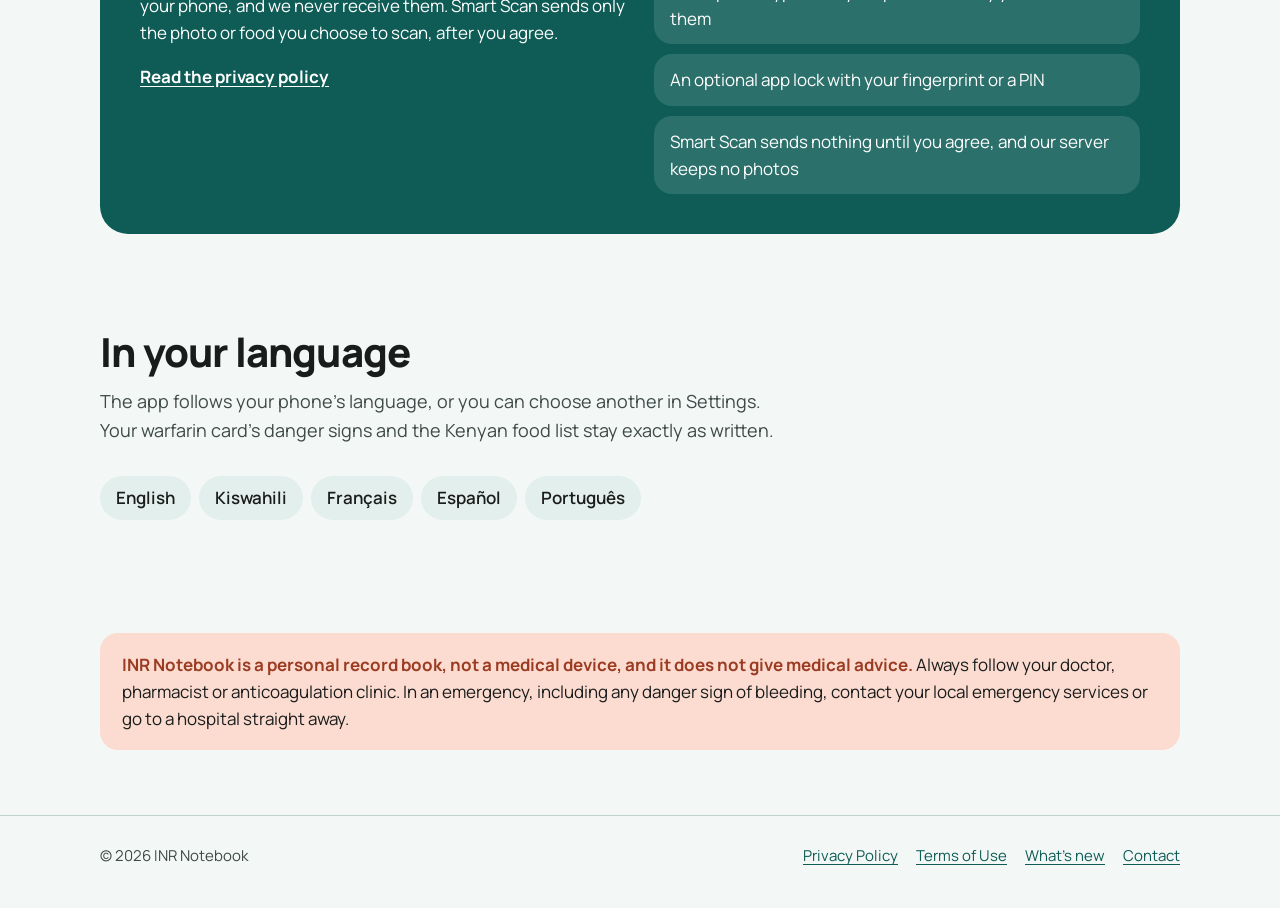
==== commit 4f9b641a: "2.1 on the app's website: 30 scans with Premium and packs of extra scans Copied from play-store/webs" ====
--- a/app/index.html
+++ b/app/index.html
@@ -70,7 +70,7 @@
             <h2 id="scan-title"><span class="scan-icon"><svg viewBox="0 0 24 24" aria-hidden="true"><path d="M4 8V6a2 2 0 0 1 2-2h2M16 4h2a2 2 0 0 1 2 2v2M20 16v2a2 2 0 0 1-2 2h-2M8 20H6a2 2 0 0 1-2-2v-2" fill="none" stroke="currentColor" stroke-width="2" stroke-linecap="round" stroke-linejoin="round"/><path d="M12 6.2l1.55 4.25 4.25 1.55-4.25 1.55-1.55 4.25-1.55-4.25-4.25-1.55 4.25-1.55z"/></svg></span>Smart Scan</h2>
             <p class="section-lead">Photograph your plate, and the app names the foods on it and estimates their vitamin K and nutrients. Photograph a medicine packet, and it fills in the name and strength for you to check.</p>
             <ul class="free-list">
-              <li>10 scans a month, free; they start again on the 1st</li>
+              <li>10 scans a month, free, or 30 with Premium; they start again on the 1st. Packs of extra scans never expire</li>
               <li>Sign in with Google for Smart Scan only; the rest of the app never needs an account</li>
               <li>Nothing is sent until you agree, and our server keeps no photos and no records</li>
               <li>Every estimate is labelled as one, never as advice from your clinic</li>
@@ -173,7 +173,7 @@
             <li>Danger signs, safety information and your emergency card</li>
             <li>The warfarin widget, and recording your dose from the reminder</li>
             <li>Your dietary guidance, and in Kenya the Kenyan food list</li>
-            <li>Smart Scan: 10 scans a month, with a Google sign-in</li>
+            <li>Smart Scan: 10 scans a month, 30 with Premium, and packs of extra scans, with a Google sign-in</li>
             <li>Your profile, target range and clinic contacts</li>
             <li>Questions for your next visit, and what has happened since your last</li>
             <li>The app lock, Back up now, and restoring a backup</li>
